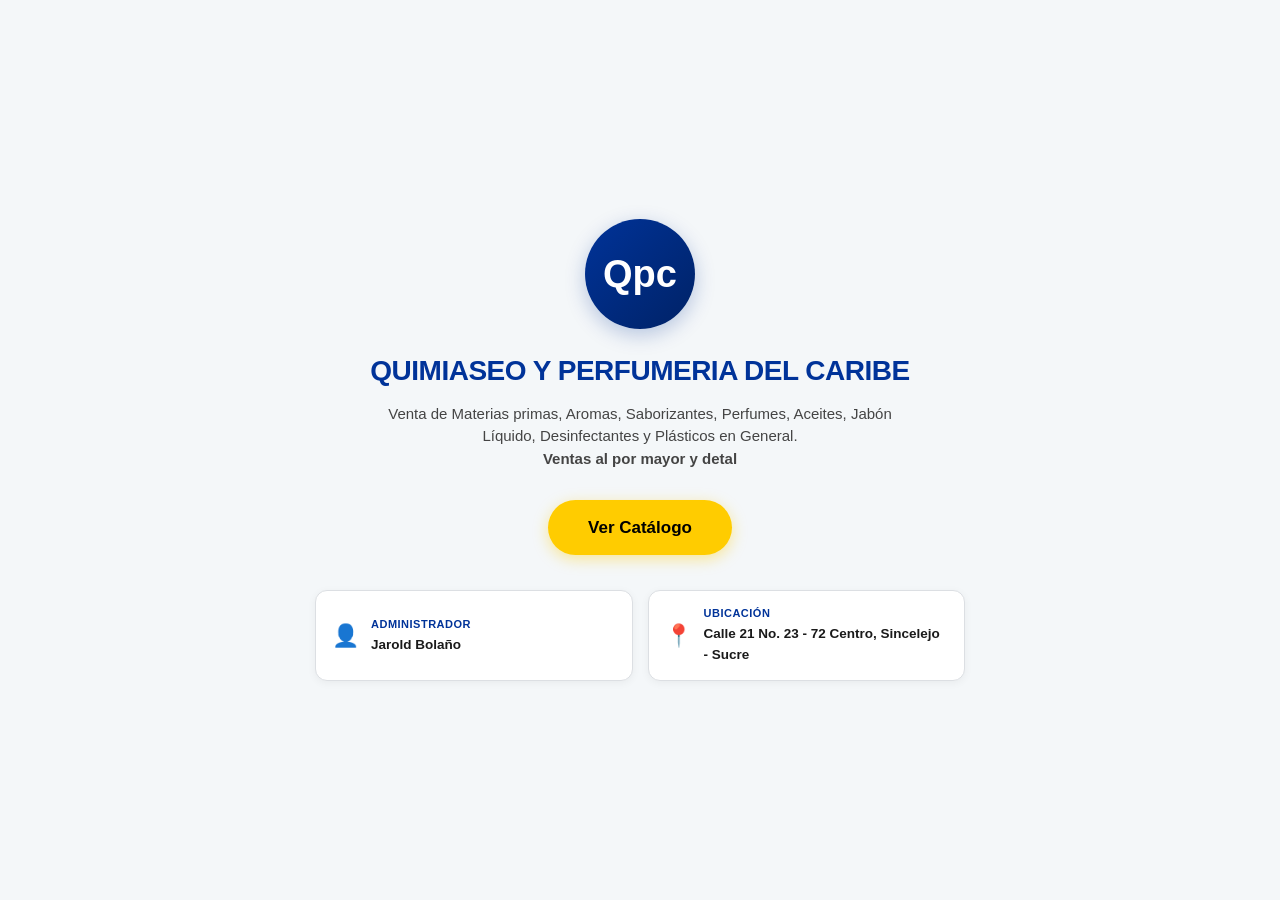
==== index.html @ eef6ae29 "actualizacion admin" ====
<!DOCTYPE html>
<html lang="es">
<head>
  <meta charset="UTF-8">
  <meta name="viewport" content="width=device-width, initial-scale=1.0">
  <title>QUIMIASEO Y PERFUMERIA DEL CARIBE</title>
  <link rel="stylesheet" href="style.css">
</head>
<body class="body-inicio">

  <main class="contenedor-inicio">
    <!-- Logo principal estilizado -->
    <div class="logo-circulo-inicio">
      <span>Qpc</span>
    </div>

    <!-- Título y subtítulo -->
    <h1 class="titulo-inicio">QUIMIASEO Y PERFUMERIA DEL CARIBE</h1>
    <p class="subtitulo-inicio">
      Venta de Materias primas, Aromas, Saborizantes, Perfumes, Aceites, Jabón Líquido, Desinfectantes y Plásticos en General.
      <br><strong>Ventas al por mayor y detal</strong>
    </p>

    <!-- Botón principal con resplandor -->
    <a href="catalogo.html" class="btn-inicio-glow">Ver Catálogo</a>

    <div class="info-inicio">
      <!-- Administrador -->
      <div class="info-card">
        <span class="info-icono">👤</span>
        <div class="info-texto">
          <span class="info-label">Administrador</span>
          <span class="info-valor">Jarold Bolaño</span>
        </div>
      </div>

      <!-- Ubicación Actualizada -->
      <div class="info-card">
        <span class="info-icono">📍</span>
        <div class="info-texto">
          <span class="info-label">Ubicación</span>
          <span class="info-valor">Calle 21 No. 23 - 72 Centro, Sincelejo - Sucre</span>
        </div>
      </div>
    </div>
  </main>

</body>
</html>
---- style.css ----
/* ==========================================================
   1. VARIABLES DE DISEÑO & RESET (PALETA CARIBE / AZUL Y BLANCO)
   ========================================================== */
:root {
  /* Fondos claros e higiénicos */
  --color-bg-dark: #f4f7f9;        /* Fondo general claro */
  --color-bg-card: #ffffff;        /* Tarjetas de producto en blanco */
  --color-bg-input: #eef2f5;       /* Campos de texto */
  
  /* Azul principal (Logo Quimiaseo del Caribe) */
  --color-primary: #003399;        /* Azul Caribe vibrante */
  --color-primary-hover: #002266;  /* Azul oscuro al pasar el cursor */
  --color-primary-light: #0055ff;  /* Azul claro para resaltados */
  
  /* Amarillo / Dorado (Acentos y resaltados) */
  --color-accent: #ffcc00;         
  --color-accent-hover: #e6b800;
  
  /* Textos y Bordes */
  --color-danger: #d32f2f;
  --color-danger-hover: #b71c1c;
  --color-text-main: #1a1a1a;      /* Texto oscuro muy legible */
  --color-text-muted: #444444;    /* Subtítulos en gris oscuro */
  --border-dark: #dcdfe3;          /* Bordes finos limpios */
  --border-input: #cccccc;
  
  /* Sombra en tonos azules */
  --glow-primary: 0 4px 15px rgba(0, 51, 153, 0.2);
}

* {
  margin: 0;
  padding: 0;
  box-sizing: border-box;
}

html, body {
  height: 100%;
}

body {
  font-family: 'Poppins', 'Segoe UI', Arial, sans-serif;
  color: var(--color-text-main);
  line-height: 1.6;
  background-color: var(--color-bg-dark);
  display: flex;
  flex-direction: column;
  min-height: 100vh;
}

/* ==========================================================
   2. PÁGINA DE INICIO / HERO (ORGANIZADA Y CENTRADA)
   ========================================================== */
.body-inicio {
  justify-content: center;
  align-items: center;
  min-height: 100vh;
  padding: 40px 15px;
}

.contenedor-inicio {
  text-align: center;
  max-width: 650px;
  width: 100%;
  margin: 0 auto;
  display: flex;
  flex-direction: column;
  align-items: center;
}

.inicio {
  min-height: 100vh;
  display: flex;
  align-items: center;
  justify-content: center;
  background-color: var(--color-bg-dark);
}

.logo-circulo, .logo-circulo-inicio {
  width: 110px;
  height: 110px;
  background: linear-gradient(135deg, var(--color-primary) 0%, var(--color-primary-hover) 100%);
  color: #ffffff;
  border-radius: 50%;
  display: flex;
  align-items: center;
  justify-content: center;
  margin: 0 auto 25px;
  font-size: 38px;
  font-weight: 900;
  box-shadow: 0 6px 20px rgba(0, 51, 153, 0.25);
  animation: pulsoLogo 3s infinite ease-in-out;
}

.titulo-inicio, .inicio h1 {
  color: var(--color-primary);
  font-size: 28px;
  font-weight: 800;
  margin-bottom: 15px;
  letter-spacing: -0.5px;
  line-height: 1.2;
}

.subtitulo-inicio, .inicio p {
  color: var(--color-text-muted);
  font-size: 15px;
  margin-bottom: 30px;
  max-width: 550px;
  line-height: 1.5;
}

.btn-hero, .btn-inicio-glow {
  display: inline-block;
  background-color: var(--color-accent);
  color: #000000;
  padding: 14px 40px;
  border-radius: 50px;
  text-decoration: none;
  font-weight: 700;
  font-size: 17px;
  box-shadow: 0 4px 15px rgba(255, 204, 0, 0.4);
  transition: all 0.3s ease;
  margin-bottom: 35px;
}

.btn-hero:hover, .btn-inicio-glow:hover {
  transform: translateY(-2px);
  box-shadow: 0 6px 20px rgba(255, 204, 0, 0.6);
  background-color: var(--color-accent-hover);
}

@keyframes pulsoLogo {
  0%, 100% { box-shadow: 0 0 15px rgba(0, 51, 153, 0.3); }
  50% { box-shadow: 0 0 25px rgba(0, 51, 153, 0.6); }
}

/* Grilla de Tarjetas de Información */
.info-inicio {
  display: grid;
  grid-template-columns: repeat(2, 1fr);
  gap: 15px;
  width: 100%;
}

.info-card {
  display: flex;
  align-items: center;
  gap: 12px;
  background-color: #ffffff;
  border: 1px solid var(--border-dark);
  border-radius: 12px;
  padding: 14px 16px;
  box-shadow: 0 2px 8px rgba(0,0,0,0.05);
  text-align: left;
  transition: border-color 0.2s ease, transform 0.2s ease;
}

.info-card:hover {
  border-color: var(--color-primary);
  transform: translateY(-2px);
}

/* La tarjeta de dirección ocupa las 2 columnas */
.info-card:nth-child(3) {
  grid-column: span 2;
}

.info-icono { 
  font-size: 22px; 
}

.info-texto {
  display: flex;
  flex-direction: column;
}

.info-label {
  font-size: 11px;
  text-transform: uppercase;
  letter-spacing: 0.5px;
  color: var(--color-primary);
  font-weight: 700;
}

.info-valor {
  font-size: 13.5px;
  color: var(--color-text-main);
  font-weight: 600;
}

/* ==========================================================
   3. HEADER & NAVEGACIÓN
   ========================================================== */
.header {
  background-color: var(--color-primary);
  border-bottom: 2px solid var(--color-primary-hover);
  padding: 12px 20px;
  position: sticky;
  top: 0;
  z-index: 100;
  backdrop-filter: blur(8px);
  display: flex;
  align-items: center;
}

.header .logo {
  display: flex;
  align-items: center;
  gap: 12px;
  text-decoration: none;
  color: #ffffff;
  font-size: 20px;
  font-weight: 700;
  transition: opacity 0.2s;
}

.logo-circulo-header {
  width: 36px;
  height: 36px;
  background: #ffffff;
  color: var(--color-primary);
  border-radius: 50%;
  display: flex;
  align-items: center;
  justify-content: center;
  font-size: 15px;
  font-weight: 900;
}

/* ==========================================================
   4. CATÁLOGO, SECCIONES Y FILTROS
   ========================================================== */
.catalogo { flex: 1; }

section {
  padding: 50px 40px;
  max-width: 1000px;
  margin: 0 auto;
}

section h2 {
  text-align: center;
  margin-bottom: 30px;
  color: var(--color-primary);
  font-size: 28px;
}

.filtros {
  display: flex;
  flex-wrap: wrap;
  gap: 10px;
  justify-content: center;
  margin-bottom: 30px;
}

.btn-filtro {
  background-color: #ffffff;
  color: var(--color-text-main);
  border: 1px solid var(--border-dark);
  padding: 8px 16px;
  border-radius: 20px;
  cursor: pointer;
  font-size: 14px;
  font-weight: 500;
  transition: all 0.3s ease;
}

.btn-filtro:hover { background-color: #e6f0ff; }

.btn-filtro.activo {
  background-color: var(--color-primary);
  color: #ffffff;
  border-color: var(--color-primary);
  box-shadow: 0 2px 8px rgba(0, 51, 153, 0.3);
}

/* ==========================================================
   5. TARJETAS DE PRODUCTO & ELEMENTOS
   ========================================================== */
.productos {
  display: flex;
  flex-wrap: wrap;
  gap: 20px;
  justify-content: center;
}

.producto {
  background-color: var(--color-bg-card);
  border-radius: 10px;
  padding: 20px;
  width: 260px;
  text-align: center;
  border: 1px solid var(--border-dark);
  box-shadow: 0 4px 12px rgba(0,0,0,0.05);
  animation: fadeInUp 0.5s ease forwards;
  opacity: 0;
  display: flex;
  flex-direction: column;
}

.producto p {
  color: var(--color-text-muted);
}

.producto-precio {
  color: var(--color-primary);
  font-weight: bold;
  font-size: 1.2rem;
}

.producto .control-cantidad {
  margin-top: auto;
}

.producto:nth-child(1) { animation-delay: 0.05s; }
.producto:nth-child(2) { animation-delay: 0.1s; }
.producto:nth-child(3) { animation-delay: 0.15s; }
.producto:nth-child(4) { animation-delay: 0.2s; }
.producto:nth-child(5) { animation-delay: 0.25s; }
.producto:nth-child(6) { animation-delay: 0.3s; }
.producto:nth-child(7) { animation-delay: 0.35s; }
.producto:nth-child(8) { animation-delay: 0.4s; }

.producto.oculto { display: none; }

.producto-img {
  width: 100%;
  height: 140px;
  object-fit: cover;
  border-radius: 8px;
  margin-bottom: 12px;
  background-color: #f0f0f0;
  transition: border-color 0.2s;
}

.producto-img:hover {
  border: 2px solid var(--color-primary);
}

.producto h3 { color: var(--color-primary); margin-bottom: 10px; }
.precio { font-weight: bold; font-size: 18px; color: var(--color-primary); }

.producto select.presentacion,
.producto select.talla {
  width: 100%;
  padding: 10px 38px 10px 12px;
  font-size: 0.95rem;
  font-weight: 500;
  color: var(--color-text-main);
  background-color: var(--color-bg-input);
  border: 1px solid var(--border-input);
  border-radius: 8px;
  cursor: pointer;
  margin: 10px 0;
  appearance: none;
  background-image: url("data:image/svg+xml;utf8,<svg xmlns='http://www.w3.org/2000/svg' width='16' height='16' viewBox='0 0 24 24' fill='none' stroke='%23003399' stroke-width='2' stroke-linecap='round' stroke-linejoin='round'><path d='m6 9 6 6 6-6'/></svg>");
  background-repeat: no-repeat;
  background-position: right 12px center;
  transition: all 0.2s ease-in-out;
}

.producto select.presentacion:hover,
.producto select.talla:hover,
.producto select.presentacion:focus,
.producto select.talla:focus {
  border-color: var(--color-primary);
}

.control-cantidad {
  display: flex;
  gap: 8px;
  margin-top: 12px;
  justify-content: center;
}

.control-cantidad .cantidad {
  width: 50px;
  padding: 6px;
  border: 1px solid var(--border-input);
  border-radius: 6px;
  text-align: center;
  background-color: var(--color-bg-input);
  color: var(--color-text-main);
}

.btn-agregar-carrito, #btn-enviar-pedido {
  background-color: var(--color-primary);
  color: #ffffff;
  border: none;
  padding: 8px 12px;
  border-radius: 6px;
  cursor: pointer;
  font-weight: bold;
  transition: background-color 0.2s;
}

.btn-agregar-carrito:hover, #btn-enviar-pedido:hover {
  background-color: var(--color-primary-hover);
}

.btn-agregar-carrito:disabled {
  background-color: #b0bec5;
  color: #eceff1;
  cursor: not-allowed;
}

.producto select.presentacion option:disabled {
  color: #c62828;
}

.texto-agotado {
  color: #c62828;
  font-weight: bold;
  font-size: 0.95rem;
}

/* ==========================================================
   6. CARRITO & MODAL
   ========================================================== */
.btn-carrito-flotante {
  position: fixed;
  top: 20px;
  right: 20px;
  background-color: var(--color-accent);
  color: #000000;
  border: none;
  border-radius: 50px;
  padding: 12px 20px;
  font-size: 18px;
  font-weight: bold;
  cursor: pointer;
  z-index: 999;
  display: flex;
  align-items: center;
  gap: 8px;
  box-shadow: 0 4px 15px rgba(0,0,0,0.15);
}

#contador-carrito {
  background-color: var(--color-primary);
  color: #ffffff;
  border-radius: 50%;
  padding: 2px 8px;
  font-size: 14px;
}

.modal-carrito {
  position: fixed;
  inset: 0;
  background-color: rgba(0, 0, 0, 0.6);
  backdrop-filter: blur(4px);
  display: flex;
  justify-content: center;
  align-items: flex-end;
  z-index: 1000;
}

.modal-carrito.oculto-modal, .modal-zoom.oculto-modal { display: none; }

.modal-contenido, .carrito-container {
  background-color: var(--color-bg-card);
  width: 100%;
  max-width: 500px;
  border-radius: 16px 16px 0 0;
  padding: 20px;
  border-top: 4px solid var(--color-primary);
  max-height: 85vh;
  overflow-y: auto;
  color: var(--color-text-main);
  animation: fadeInUp 0.3s ease;
}

/* Header del modal */
.modal-header {
  display: flex;
  justify-content: space-between;
  align-items: center;
  border-bottom: 1px solid var(--border-dark);
  padding-bottom: 10px;
  margin-bottom: 15px;
}

.modal-header h2 {
  margin: 0;
  font-size: 20px;
  color: var(--color-primary);
}

.btn-cerrar {
  background: none;
  border: none;
  color: #888;
  font-size: 22px;
  cursor: pointer;
}

.btn-cerrar:hover { color: #000; }

/* Lista de ítems */
.item-carrito {
  display: grid;
  grid-template-columns: 70px 1fr 90px 30px;
  align-items: center;
  gap: 8px;
  padding: 10px 0;
  border-bottom: 1px solid var(--border-dark);
}

.item-cantidad-control {
  display: flex;
  align-items: center;
  gap: 6px;
}

.btn-sumar,
.btn-restar {
  background-color: var(--color-bg-input);
  border: 1px solid var(--border-input);
  color: var(--color-primary);
  width: 22px;
  height: 22px;
  border-radius: 4px;
  cursor: pointer;
  font-size: 14px;
  font-weight: bold;
  display: flex;
  align-items: center;
  justify-content: center;
  padding: 0;
  line-height: 1;
  transition: background-color 0.2s, color 0.2s, border-color 0.2s;
}

.btn-sumar:hover,
.btn-restar:hover {
  background-color: var(--color-primary);
  color: #ffffff;
  border-color: var(--color-primary);
}

.item-cantidad { font-weight: bold; color: var(--color-primary); }

/* CLASE MODIFICADA: Permite que el texto baje a la siguiente línea */
.item-nombre { 
  color: var(--color-text-main); 
  font-weight: 500; 
  white-space: normal; 
  word-wrap: break-word; 
  overflow: visible;
  line-height: 1.3;
}

.item-subtotal { font-weight: bold; color: var(--color-primary); text-align: right; }

.btn-eliminar {
  background-color: var(--color-danger);
  color: white;
  border: none;
  border-radius: 4px;
  width: 24px;
  height: 24px;
  cursor: pointer;
  display: flex;
  align-items: center;
  justify-content: center;
}

.btn-eliminar:hover { background-color: var(--color-danger-hover); }

/* Sección Domicilio */
.opcion-domicilio {
  margin: 15px 0;
  padding: 10px 0;
  border-top: 1px solid var(--border-dark);
  text-align: left;
}

.domicilio-header {
  display: flex;
  justify-content: space-between;
  align-items: center;
  width: 100%;
  margin-bottom: 10px;
}

.titulo-domicilio {
  color: var(--color-primary);
  font-weight: bold;
  margin: 0;
  font-size: 0.95em;
}

.btn-vaciar {
  background-color: transparent;
  color: var(--color-danger);
  border: 1px solid var(--color-danger);
  padding: 4px 10px;
  border-radius: 6px;
  font-size: 12px;
  font-weight: 600;
  cursor: pointer;
  white-space: nowrap;
}

.btn-vaciar:hover {
  background-color: var(--color-danger);
  color: #ffffff;
}

.radio-group {
  display: flex;
  flex-direction: row;
  flex-wrap: wrap;
  gap: 15px;
}

.radio-group label {
  color: var(--color-text-main);
  font-size: 0.9em;
  cursor: pointer;
  display: flex;
  align-items: center;
  gap: 6px;
}

.radio-group input[type="radio"] {
  accent-color: var(--color-primary);
  cursor: pointer;
}

.input-direccion {
  width: 100%;
  margin-top: 10px;
  padding: 10px 12px;
  border: 1px solid var(--border-input);
  border-radius: 8px;
  background-color: var(--color-bg-input);
  color: var(--color-text-main);
  font-size: 14px;
}

.input-direccion:focus {
  outline: none;
  border-color: var(--color-primary);
  box-shadow: 0 0 0 3px rgba(0, 51, 153, 0.2);
}

.input-direccion.oculto { display: none; }

/* Total y Enviar */
#total-carrito {
  font-weight: bold;
  font-size: 18px;
  margin: 15px 0;
  color: var(--color-primary);
}

#btn-enviar-pedido {
  width: 100%;
  padding: 12px 20px;
  font-size: 15px;
}

/* Modal Zoom */
.modal-zoom {
  position: fixed;
  inset: 0;
  background-color: rgba(0, 0, 0, 0.85);
  display: flex;
  justify-content: center;
  align-items: center;
  z-index: 2000;
  cursor: zoom-out;
}

.modal-zoom img { max-width: 90%; max-height: 90%; object-fit: contain; }

/* ==========================================================
   7. FOOTER
   ========================================================== */
.footer {
  background-color: #002266;
  color: #ffffff;
  padding: 40px 20px 20px;
}

.footer-contenido {
  display: flex;
  flex-wrap: wrap;
  justify-content: center;
  gap: 40px;
  max-width: 800px;
  margin: 0 auto 30px;
  text-align: left;
}

.footer-columna { min-width: 220px; }

.footer-logo {
  display: flex;
  align-items: center;
  gap: 20px;
  margin-bottom: 10px;
  color: #ffffff;
  font-weight: 700;
  font-size: 16px;
}

.footer-texto {
  color: #d0e0ff;
  font-size: 13px;
  line-height: 1.5;
}

.footer-columna h4 {
  color: var(--color-accent);
  font-size: 20px;
  margin-bottom: 10px;
}

.footer-columna p {
  color: #ffffff;
  font-size: 14px;
  margin-bottom: 6px;
}

.footer-derechos {
  text-align: center;
  border-top: 1px solid rgba(255, 255, 255, 0.15);
  padding-top: 15px;
}

.footer-derechos p {
  color: #b0cdff;
  font-size: 12px;
}



/* ==========================================================
   8. ANIMACIONES
   ========================================================== */
@keyframes fadeInUp {
  from {
    opacity: 0;
    transform: translateY(15px);
  }
  to {
    opacity: 1;
    transform: translateY(0);
  }
}

/* ==========================================================
   9. MEDIA QUERIES (RESPONSIVE)
   ========================================================== */
@media (min-width: 600px) {
  .modal-carrito { align-items: center; }
  .modal-contenido { border-radius: 12px; border: 1px solid var(--border-dark); }
}

@media (max-width: 768px) {
  section { padding: 40px 20px; }
  .inicio h1 { font-size: 26px; }
  .producto { width: 100%; max-width: 320px; }
  .header { padding: 15px 20px; text-align: center; }
}

@media (max-width: 580px) {
  .info-inicio {
    grid-template-columns: 1fr;
  }

  .info-card:nth-child(3) {
    grid-column: span 1;
  }
}

@media (max-width: 480px) {
  .logo-circulo { width: 70px; height: 70px; font-size: 22px; }
  .control-cantidad { flex-direction: column; width: 100%; }
  .control-cantidad .cantidad { width: 100%; }
  .btn-agregar-carrito { width: 100%; min-height: 44px; }
  
  /* El gap se reduce un poco para ajustar mejor la grilla original de .item-carrito */
  .item-carrito { gap: 4px; } 

  .footer-contenido {
    flex-direction: column;
    align-items: center;
    text-align: center;
    gap: 25px;
  }

  .footer-logo { justify-content: flex-end; }
}

/* Contenedor principal de la barra superior */
.header {
  display: flex;
  justify-content: space-between; /* Empuja el logo a la izquierda y el botón a la derecha */
  align-items: center;
  padding: 12px 24px;
  background-color: #0033a0; /* Tu azul actual */
}

/* Ajuste del logo y texto principal */
.logo {
  display: flex;
  align-items: center;
  gap: 12px;
  text-decoration: none;
  color: #ffffff;
  font-weight: 700;
}

/* Estilo del botón de Panel Admin */
.btn-admin {
  color: #ffffff; /* Blanco para alto contraste */
  background-color: rgba(255, 255, 255, 0.15); /* Fondo traslúcido elegante */
  padding: 8px 16px;
  border-radius: 20px;
  font-size: 14px;
  font-weight: 600;
  text-decoration: none;
  white-space: nowrap; /* Impide que el texto se empalme */
  transition: background-color 0.2s ease, transform 0.2s ease;
}

.btn-admin:hover {
  background-color: rgba(255, 255, 255, 0.3);
  transform: translateY(-1px);
} 

.btn-admin {
  margin-right: 95px; /* Empuja el botón hacia la izquierda del carrito */
  color: #ffffff;
  background-color: rgba(255, 255, 255, 0.2);
  padding: 8px 14px;
  border-radius: 20px;
  font-size: 13px;
  font-weight: 600;
  text-decoration: none;
  white-space: nowrap;
}

.header {
  display: flex;
  justify-content: space-between;
  align-items: center;
  padding: 12px 20px;
}

/* Aplica el margen al enlace del Panel Admin */
.header .btn-secundario,
.header .btn-admin {
  margin-right: 100px; /* Crea el espacio suficiente a la izquierda del carrito */
  color: #ffffff;
  background-color: rgba(255, 255, 255, 0.2);
  padding: 8px 14px;
  border-radius: 20px;
  font-size: 13px;
  font-weight: 600;
  text-decoration: none;
  white-space: nowrap;
}

/* Ajustes para pantallas de teléfonos móviles */
@media (max-width: 768px) {
  .header {
    flex-direction: column;
    gap: 10px;
    padding: 12px 15px;
    align-items: center;
  }

  .logo {
    justify-content: center;
    text-align: center;
  }

  .logo span {
    font-size: 13px;
    line-height: 1.2;
    max-width: 220px;
  }

  .btn-admin {
    font-size: 12px;
    padding: 6px 12px;
    margin-right: 0 !important; /* Quita márgenes manuales previos */
  }

  /* Pasa el carrito a la esquina inferior derecha para liberar el menú superior */
  .btn-carrito-flotante {
    top: auto !important;
    bottom: 20px !important;
    right: 15px !important;
    padding: 10px 16px;
    font-size: 14px;
    box-shadow: 0 4px 12px rgba(0, 0, 0, 0.25);
  }
}

/* Sombra con profundidad y elevación al pasar el mouse */
.producto {
  transition: transform 0.25s ease, box-shadow 0.25s ease;
  box-shadow: 0 2px 8px rgba(0,0,0,0.08);
}

.producto:hover {
  transform: translateY(-6px);
  box-shadow: 0 12px 24px rgba(0,0,0,0.15);
}

/* Contenedor de la imagen con badge de categoría */
.producto-imagen-wrap {
  position: relative;
  overflow: hidden;
  border-radius: 8px;
  margin-bottom: 12px;
}

.producto-imagen-wrap .producto-img {
  margin-bottom: 0;
  transition: transform 0.3s ease;
}

.producto:hover .producto-imagen-wrap .producto-img {
  transform: scale(1.06);
}

/* Badge de categoría */
.badge-categoria {
  position: absolute;
  top: 8px;
  left: 8px;
  padding: 4px 10px;
  border-radius: 20px;
  font-size: 0.72rem;
  font-weight: 700;
  text-transform: capitalize;
  z-index: 2;
  box-shadow: 0 2px 6px rgba(0,0,0,0.2);
}

.badge-polvos { background: #fff3e0; color: #e65100; }
.badge-liquidos { background: #e3f2fd; color: #1565c0; }
.badge-perfumeria { background: #f3e5f5; color: #7b1fa2; }
.badge-aromas { background: #fff9c4; color: #f57f17; }
.badge-envases { background: #e8f5e9; color: #2e7d32; }

/* Precio más grande y destacado */
.precio {
  display: inline-block;
  font-size: 22px;
  font-weight: 800;
  padding: 4px 0;
}

.producto select.presentacion {
  font-weight: 600;
}
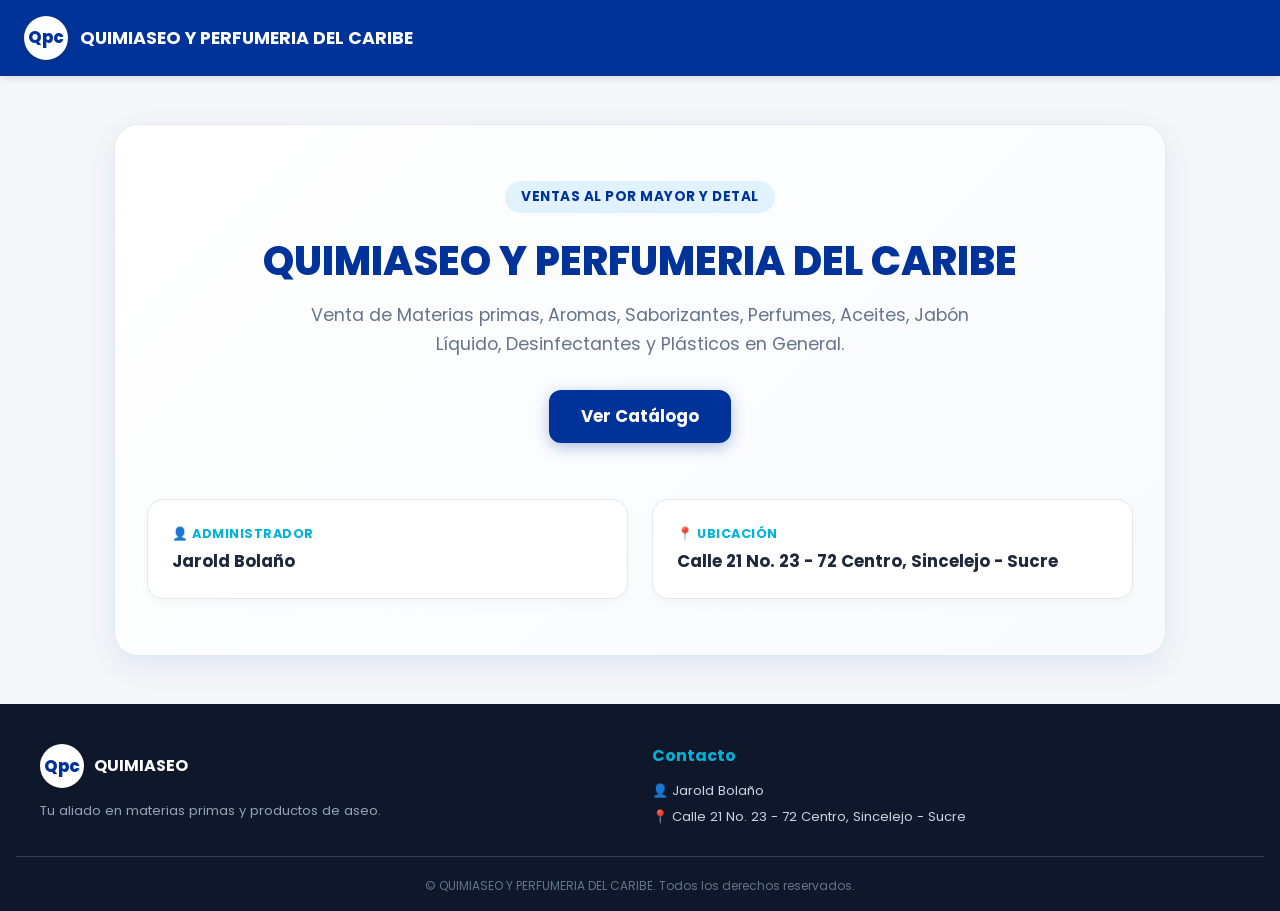
==== commit 3432fa3f: "actualización css" ====
--- a/index.html
+++ b/index.html
@@ -4,46 +4,73 @@
   <meta charset="UTF-8">
   <meta name="viewport" content="width=device-width, initial-scale=1.0">
   <title>QUIMIASEO Y PERFUMERIA DEL CARIBE</title>
+  
+  <!-- Tipografía Google Fonts -->
+  <link rel="preconnect" href="https://fonts.googleapis.com">
+  <link rel="preconnect" href="https://fonts.gstatic.com" crossorigin>
+  <link href="https://fonts.googleapis.com/css2?family=Poppins:wght@400;600;700;800&display=swap" rel="stylesheet">
+  
+  <!-- Archivo de Estilos CSS -->
   <link rel="stylesheet" href="style.css">
 </head>
 <body class="body-inicio">
 
-  <main class="contenedor-inicio">
-    <!-- Logo principal estilizado -->
-    <div class="logo-circulo-inicio">
-      <span>Qpc</span>
-    </div>
+  <!-- Encabezado con Logo Qpc -->
+  <header class="header">
+    <a href="index.html" class="logo">
+      <div class="logo-circulo-header">Qpc</div>
+      <span>QUIMIASEO Y PERFUMERIA DEL CARIBE</span>
+    </a>
+  </header>
 
-    <!-- Título y subtítulo -->
-    <h1 class="titulo-inicio">QUIMIASEO Y PERFUMERIA DEL CARIBE</h1>
-    <p class="subtitulo-inicio">
-      Venta de Materias primas, Aromas, Saborizantes, Perfumes, Aceites, Jabón Líquido, Desinfectantes y Plásticos en General.
-      <br><strong>Ventas al por mayor y detal</strong>
-    </p>
+  <!-- Seccion Principal -->
+  <main class="hero-inicio">
+    <div class="hero-card">
+      <span class="badge-tag">Ventas al por mayor y detal</span>
+      
+      <h1>QUIMIASEO Y PERFUMERIA DEL CARIBE</h1>
+      
+      <p class="hero-descripcion">
+        Venta de Materias primas, Aromas, Saborizantes, Perfumes, Aceites, Jabón Líquido, Desinfectantes y Plásticos en General.
+      </p>
 
-    <!-- Botón principal con resplandor -->
-    <a href="catalogo.html" class="btn-inicio-glow">Ver Catálogo</a>
+      <a href="catalogo.html" class="btn-catalogo">Ver Catálogo</a>
 
-    <div class="info-inicio">
-      <!-- Administrador -->
-      <div class="info-card">
-        <span class="info-icono">👤</span>
-        <div class="info-texto">
-          <span class="info-label">Administrador</span>
-          <span class="info-valor">Jarold Bolaño</span>
+      <!-- Tarjetas Informativas -->
+      <div class="grid-info-inicio">
+        <div class="card-info">
+          <span class="card-info-titulo">👤 Administrador</span>
+          <span class="card-info-valor">Jarold Bolaño</span>
         </div>
-      </div>
-
-      <!-- Ubicación Actualizada -->
-      <div class="info-card">
-        <span class="info-icono">📍</span>
-        <div class="info-texto">
-          <span class="info-label">Ubicación</span>
-          <span class="info-valor">Calle 21 No. 23 - 72 Centro, Sincelejo - Sucre</span>
+        
+        <div class="card-info">
+          <span class="card-info-titulo">📍 Ubicación</span>
+          <span class="card-info-valor">Calle 21 No. 23 - 72 Centro, Sincelejo - Sucre</span>
         </div>
       </div>
     </div>
   </main>
 
+  <!-- Pie de Página -->
+  <footer class="footer">
+    <div class="footer-contenido">
+      <div>
+        <div class="footer-logo">
+          <div class="logo-circulo-header">Qpc</div>
+          <span>QUIMIASEO</span>
+        </div>
+        <p class="footer-texto">Tu aliado en materias primas y productos de aseo.</p>
+      </div>
+      <div class="footer-columna">
+        <h4>Contacto</h4>
+        <p>👤 Jarold Bolaño</p>
+        <p>📍 Calle 21 No. 23 - 72 Centro, Sincelejo - Sucre</p>
+      </div>
+    </div>
+    <div class="footer-derechos">
+      <p>&copy; QUIMIASEO Y PERFUMERIA DEL CARIBE. Todos los derechos reservados.</p>
+    </div>
+  </footer>
+
 </body>
 </html>
--- a/style.css
+++ b/style.css
@@ -1,963 +1,928 @@
 /* ==========================================================
-   1. VARIABLES DE DISEÑO & RESET (PALETA CARIBE / AZUL Y BLANCO)
+   VARIABLES Y ESTILOS BASE
    ========================================================== */
 :root {
-  /* Fondos claros e higiénicos */
-  --color-bg-dark: #f4f7f9;        /* Fondo general claro */
-  --color-bg-card: #ffffff;        /* Tarjetas de producto en blanco */
-  --color-bg-input: #eef2f5;       /* Campos de texto */
-  
-  /* Azul principal (Logo Quimiaseo del Caribe) */
-  --color-primary: #003399;        /* Azul Caribe vibrante */
-  --color-primary-hover: #002266;  /* Azul oscuro al pasar el cursor */
-  --color-primary-light: #0055ff;  /* Azul claro para resaltados */
-  
-  /* Amarillo / Dorado (Acentos y resaltados) */
-  --color-accent: #ffcc00;         
-  --color-accent-hover: #e6b800;
-  
-  /* Textos y Bordes */
-  --color-danger: #d32f2f;
-  --color-danger-hover: #b71c1c;
-  --color-text-main: #1a1a1a;      /* Texto oscuro muy legible */
-  --color-text-muted: #444444;    /* Subtítulos en gris oscuro */
-  --border-dark: #dcdfe3;          /* Bordes finos limpios */
-  --border-input: #cccccc;
-  
-  /* Sombra en tonos azules */
-  --glow-primary: 0 4px 15px rgba(0, 51, 153, 0.2);
-}
-
-* {
+  --color-primary: #003399;
+  --color-primary-hover: #002266;
+  --color-secondary: #00b4d8;
+  --color-bg: #f4f6f9;
+  --color-card-bg: #ffffff;
+  --color-text-main: #1e293b;
+  --color-text-muted: #64748b;
+  --color-border: #e2e8f0;
+  --color-success: #25d366;
+  --color-danger: #ef4444;
+  --font-main: 'Poppins', sans-serif;
+}
+
+*, *::before, *::after {
+  box-sizing: border-box;
   margin: 0;
   padding: 0;
-  box-sizing: border-box;
 }
 
 html, body {
-  height: 100%;
-}
-
-body {
-  font-family: 'Poppins', 'Segoe UI', Arial, sans-serif;
+  width: 100%;
+  overflow-x: hidden;
+  font-family: var(--font-main);
+  background-color: var(--color-bg);
   color: var(--color-text-main);
-  line-height: 1.6;
-  background-color: var(--color-bg-dark);
-  display: flex;
-  flex-direction: column;
-  min-height: 100vh;
+  line-height: 1.5;
 }
 
 /* ==========================================================
-   2. PÁGINA DE INICIO / HERO (ORGANIZADA Y CENTRADA)
-   ========================================================== */
-.body-inicio {
-  justify-content: center;
-  align-items: center;
-  min-height: 100vh;
-  padding: 40px 15px;
-}
-
-.contenedor-inicio {
-  text-align: center;
-  max-width: 650px;
-  width: 100%;
-  margin: 0 auto;
-  display: flex;
-  flex-direction: column;
-  align-items: center;
-}
-
-.inicio {
-  min-height: 100vh;
-  display: flex;
-  align-items: center;
-  justify-content: center;
-  background-color: var(--color-bg-dark);
-}
-
-.logo-circulo, .logo-circulo-inicio {
-  width: 110px;
-  height: 110px;
-  background: linear-gradient(135deg, var(--color-primary) 0%, var(--color-primary-hover) 100%);
-  color: #ffffff;
-  border-radius: 50%;
-  display: flex;
-  align-items: center;
-  justify-content: center;
-  margin: 0 auto 25px;
-  font-size: 38px;
-  font-weight: 900;
-  box-shadow: 0 6px 20px rgba(0, 51, 153, 0.25);
-  animation: pulsoLogo 3s infinite ease-in-out;
-}
-
-.titulo-inicio, .inicio h1 {
-  color: var(--color-primary);
-  font-size: 28px;
-  font-weight: 800;
-  margin-bottom: 15px;
-  letter-spacing: -0.5px;
-  line-height: 1.2;
-}
-
-.subtitulo-inicio, .inicio p {
-  color: var(--color-text-muted);
-  font-size: 15px;
-  margin-bottom: 30px;
-  max-width: 550px;
-  line-height: 1.5;
-}
-
-.btn-hero, .btn-inicio-glow {
-  display: inline-block;
-  background-color: var(--color-accent);
-  color: #000000;
-  padding: 14px 40px;
-  border-radius: 50px;
-  text-decoration: none;
-  font-weight: 700;
-  font-size: 17px;
-  box-shadow: 0 4px 15px rgba(255, 204, 0, 0.4);
-  transition: all 0.3s ease;
-  margin-bottom: 35px;
-}
-
-.btn-hero:hover, .btn-inicio-glow:hover {
-  transform: translateY(-2px);
-  box-shadow: 0 6px 20px rgba(255, 204, 0, 0.6);
-  background-color: var(--color-accent-hover);
-}
-
-@keyframes pulsoLogo {
-  0%, 100% { box-shadow: 0 0 15px rgba(0, 51, 153, 0.3); }
-  50% { box-shadow: 0 0 25px rgba(0, 51, 153, 0.6); }
-}
-
-/* Grilla de Tarjetas de Información */
-.info-inicio {
-  display: grid;
-  grid-template-columns: repeat(2, 1fr);
-  gap: 15px;
-  width: 100%;
-}
-
-.info-card {
-  display: flex;
-  align-items: center;
-  gap: 12px;
-  background-color: #ffffff;
-  border: 1px solid var(--border-dark);
-  border-radius: 12px;
-  padding: 14px 16px;
-  box-shadow: 0 2px 8px rgba(0,0,0,0.05);
-  text-align: left;
-  transition: border-color 0.2s ease, transform 0.2s ease;
-}
-
-.info-card:hover {
-  border-color: var(--color-primary);
-  transform: translateY(-2px);
-}
-
-/* La tarjeta de dirección ocupa las 2 columnas */
-.info-card:nth-child(3) {
-  grid-column: span 2;
-}
-
-.info-icono { 
-  font-size: 22px; 
-}
-
-.info-texto {
-  display: flex;
-  flex-direction: column;
-}
-
-.info-label {
-  font-size: 11px;
-  text-transform: uppercase;
-  letter-spacing: 0.5px;
-  color: var(--color-primary);
-  font-weight: 700;
-}
-
-.info-valor {
-  font-size: 13.5px;
-  color: var(--color-text-main);
-  font-weight: 600;
-}
-
-/* ==========================================================
-   3. HEADER & NAVEGACIÓN
+   ENCABEZADO GLOBAL
    ========================================================== */
 .header {
   background-color: var(--color-primary);
-  border-bottom: 2px solid var(--color-primary-hover);
-  padding: 12px 20px;
+  padding: 1rem 1.5rem;
+  box-shadow: 0 4px 6px -1px rgba(0, 0, 0, 0.1);
   position: sticky;
   top: 0;
   z-index: 100;
-  backdrop-filter: blur(8px);
-  display: flex;
-  align-items: center;
-}
-
-.header .logo {
+  width: 100%;
+}
+
+.logo {
   display: flex;
   align-items: center;
   gap: 12px;
   text-decoration: none;
   color: #ffffff;
-  font-size: 20px;
-  font-weight: 700;
-  transition: opacity 0.2s;
+  font-weight: 700;
+  font-size: 1.1rem;
 }
 
 .logo-circulo-header {
-  width: 36px;
-  height: 36px;
-  background: #ffffff;
+  width: 44px;
+  height: 44px;
+  background-color: #ffffff;
+  color: var(--color-primary); /* Azul principal #003399 */
+  border-radius: 50%;
+  display: flex;
+  align-items: center;
+  justify-content: center;
+  font-family: var(--font-main);
+  font-weight: 800; /* Extra negrita */
+  font-size: 1.05rem;
+  letter-spacing: -0.5px; /* Ajuste entre letras similar a la imagen */
+  box-shadow: 0 2px 6px rgba(0, 0, 0, 0.15);
+  flex-shrink: 0;
+}
+
+/* Logo Central Destacado de Inicio */
+.logo-hero {
+  width: 90px;
+  height: 90px;
+  background-color: #ffffff;
   color: var(--color-primary);
   border-radius: 50%;
   display: flex;
   align-items: center;
   justify-content: center;
-  font-size: 15px;
-  font-weight: 900;
+  font-weight: 800;
+  font-size: 2.2rem;
+  letter-spacing: -1px;
+  box-shadow: 0 6px 20px rgba(0, 51, 153, 0.15);
+  margin-bottom: 1.5rem;
+  border: 3px solid var(--color-primary);
+}
+
+.logo-hero-img {
+  width: 100px;
+  height: 100px;
+  object-fit: contain;
+  margin-bottom: 1.5rem;
 }
 
 /* ==========================================================
-   4. CATÁLOGO, SECCIONES Y FILTROS
+   PÁGINA DE INICIO (INDEX / HERO SECTION)
    ========================================================== */
-.catalogo { flex: 1; }
-
-section {
-  padding: 50px 40px;
-  max-width: 1000px;
-  margin: 0 auto;
-}
-
-section h2 {
+.body-inicio {
+  display: flex;
+  flex-direction: column;
+  min-height: 100vh;
+}
+
+.hero-inicio {
+  max-width: 1100px;
+  margin: 3rem auto;
+  padding: 0 1.5rem;
   text-align: center;
-  margin-bottom: 30px;
+  width: 100%;
+}
+
+.hero-card {
+  background: linear-gradient(135deg, #ffffff 0%, #f8fafc 100%);
+  border: 1px solid var(--color-border);
+  border-radius: 24px;
+  padding: 3.5rem 2rem;
+  box-shadow: 0 10px 30px rgba(0, 51, 153, 0.08);
+  display: flex;
+  flex-direction: column;
+  align-items: center;
+}
+
+.badge-tag {
+  display: inline-block;
+  background-color: #e0f2fe;
   color: var(--color-primary);
-  font-size: 28px;
+  font-size: 0.85rem;
+  font-weight: 700;
+  padding: 6px 16px;
+  border-radius: 20px;
+  margin-bottom: 1.5rem;
+  text-transform: uppercase;
+  letter-spacing: 0.5px;
+}
+
+.hero-inicio h1 {
+  font-size: 2.5rem;
+  font-weight: 800;
+  color: var(--color-primary);
+  line-height: 1.2;
+  margin-bottom: 1rem;
+  max-width: 800px;
+}
+
+.hero-descripcion {
+  font-size: 1.1rem;
+  color: var(--color-text-muted);
+  max-width: 700px;
+  margin-bottom: 2rem;
+  line-height: 1.6;
+}
+
+/* Botón principal */
+.btn-catalogo, 
+a.btn-catalogo {
+  display: inline-flex;
+  align-items: center;
+  justify-content: center;
+  gap: 8px;
+  background-color: var(--color-primary);
+  color: #ffffff !important;
+  text-decoration: none;
+  font-size: 1.05rem;
+  font-weight: 700;
+  padding: 14px 32px;
+  border-radius: 12px;
+  box-shadow: 0 4px 15px rgba(0, 51, 153, 0.3);
+  transition: all 0.25 ease;
+  margin-bottom: 2.5rem;
+}
+
+.btn-catalogo:hover {
+  background-color: var(--color-primary-hover);
+  transform: translateY(-2px);
+  box-shadow: 0 6px 20px rgba(0, 51, 153, 0.4);
+}
+
+/* Tarjetas Informativas de Inicio */
+.grid-info-inicio {
+  display: grid;
+  grid-template-columns: repeat(auto-fit, minmax(280px, 1fr));
+  gap: 1.5rem;
+  width: 100%;
+  margin-top: 1rem;
+}
+
+.card-info {
+  background-color: #ffffff;
+  border: 1px solid var(--color-border);
+  border-radius: 16px;
+  padding: 1.5rem;
+  text-align: left;
+  box-shadow: 0 4px 12px rgba(0, 0, 0, 0.03);
+  display: flex;
+  flex-direction: column;
+  gap: 6px;
+}
+
+.card-info-titulo {
+  font-size: 0.8rem;
+  font-weight: 700;
+  color: var(--color-secondary);
+  text-transform: uppercase;
+  letter-spacing: 0.5px;
+}
+
+.card-info-valor {
+  font-size: 1.05rem;
+  font-weight: 700;
+  color: var(--color-text-main);
+}
+
+/* ==========================================================
+   CATÁLOGO Y FILTROS (MÓVIL SLIDER)
+   ========================================================== */
+.catalogo {
+  max-width: 1200px;
+  margin: 1.5rem auto;
+  padding: 0 1rem;
+  width: 100%;
+}
+
+.catalogo h2 {
+  text-align: center;
+  font-size: 1.8rem;
+  color: var(--color-primary);
+  margin-bottom: 1.25rem;
 }
 
 .filtros {
   display: flex;
-  flex-wrap: wrap;
-  gap: 10px;
-  justify-content: center;
-  margin-bottom: 30px;
+  flex-wrap: nowrap;
+  overflow-x: auto;
+  justify-content: flex-start;
+  gap: 8px;
+  margin-bottom: 1.5rem;
+  padding-bottom: 6px;
+  -webkit-overflow-scrolling: touch;
+  scrollbar-width: none;
+}
+
+.filtros::-webkit-scrollbar {
+  display: none;
 }
 
 .btn-filtro {
+  flex-shrink: 0;
+  white-space: nowrap;
   background-color: #ffffff;
-  color: var(--color-text-main);
-  border: 1px solid var(--border-dark);
+  border: 1px solid var(--color-border);
   padding: 8px 16px;
   border-radius: 20px;
+  font-family: var(--font-main);
+  font-size: 0.85rem;
+  font-weight: 500;
+  color: var(--color-text-muted);
   cursor: pointer;
-  font-size: 14px;
-  font-weight: 500;
-  transition: all 0.3s ease;
-}
-
-.btn-filtro:hover { background-color: #e6f0ff; }
-
+  transition: all 0.2s ease;
+}
+
+.btn-filtro:hover,
 .btn-filtro.activo {
   background-color: var(--color-primary);
   color: #ffffff;
   border-color: var(--color-primary);
-  box-shadow: 0 2px 8px rgba(0, 51, 153, 0.3);
 }
 
 /* ==========================================================
-   5. TARJETAS DE PRODUCTO & ELEMENTOS
+   GRID DE PRODUCTOS Y TARJETAS
    ========================================================== */
 .productos {
-  display: flex;
-  flex-wrap: wrap;
-  gap: 20px;
+  display: grid;
+  grid-template-columns: repeat(auto-fill, minmax(260px, 1fr));
+  gap: 1.25rem;
+  width: 100%;
+}
+
+.producto {
+  background-color: var(--color-card-bg);
+  border-radius: 16px;
+  padding: 1rem;
+  box-shadow: 0 4px 15px rgba(0, 0, 0, 0.05);
+  display: flex;
+  flex-direction: column;
+  justify-content: space-between;
+  transition: transform 0.2s ease, box-shadow 0.2s ease;
+  position: relative;
+  min-width: 0;
+  width: 100%;
+}
+
+.producto:hover {
+  transform: translateY(-4px);
+  box-shadow: 0 8px 25px rgba(0, 0, 0, 0.1);
+}
+
+.producto.oculto {
+  display: none !important;
+}
+
+.producto.agotado {
+  opacity: 0.7;
+}
+
+/* Imagen y Badges */
+.producto-imagen-wrap {
+  position: relative;
+  width: 100%;
+  height: 180px;
+  border-radius: 12px;
+  overflow: hidden;
+  background-color: #f1f5f9;
+  margin-bottom: 0.85rem;
+}
+
+.producto-img {
+  width: 100%;
+  height: 100%;
+  object-fit: cover;
+  cursor: pointer;
+  transition: transform 0.3s ease;
+}
+
+.producto-img:hover {
+  transform: scale(1.05);
+}
+
+.producto-img-placeholder {
+  display: flex;
+  align-items: center;
   justify-content: center;
-}
-
-.producto {
-  background-color: var(--color-bg-card);
+  font-size: 3rem;
+  height: 100%;
+}
+
+.badge-categoria {
+  position: absolute;
+  top: 10px;
+  left: 10px;
+  background-color: rgba(0, 51, 153, 0.85);
+  color: #ffffff;
+  font-size: 0.7rem;
+  font-weight: 700;
+  padding: 4px 10px;
+  border-radius: 12px;
+  text-transform: capitalize;
+  backdrop-filter: blur(4px);
+  z-index: 2;
+}
+
+.badge-agotado {
+  position: absolute;
+  top: 10px;
+  right: 10px;
+  background-color: var(--color-danger);
+  color: #ffffff;
+  font-size: 0.7rem;
+  font-weight: 700;
+  padding: 4px 10px;
+  border-radius: 12px;
+  z-index: 2;
+}
+
+/* Títulos y Contenido */
+.producto h3 {
+  font-size: 1.05rem;
+  color: var(--color-text-main);
+  margin-bottom: 4px;
+  line-height: 1.3;
+  word-break: break-word;
+}
+
+.producto-descripcion {
+  font-size: 0.8rem;
+  color: var(--color-text-muted);
+  margin-bottom: 10px;
+  min-height: 36px;
+}
+
+.precio-referencia {
+  font-size: 0.82rem;
+  color: var(--color-text-main);
+  background-color: #f8fafc;
+  padding: 6px 10px;
+  border-radius: 8px;
+  margin-bottom: 10px;
+}
+
+/* Selección de Cantidades y Presets Adaptables */
+.seccion-seleccion-granel {
+  margin-bottom: 10px;
+  width: 100%;
+}
+
+.label-seccion {
+  font-size: 0.73rem;
+  font-weight: 600;
+  color: var(--color-text-muted);
+  margin-bottom: 6px;
+  display: block;
+}
+
+.contenedor-presets {
+  display: grid;
+  grid-template-columns: repeat(4, minmax(0, 1fr));
+  gap: 4px;
+  margin-bottom: 8px;
+  width: 100%;
+}
+
+.btn-preset {
+  background-color: #f1f5f9;
+  border: 1px solid var(--color-border);
+  padding: 6px 2px;
+  border-radius: 8px;
+  font-size: 0.72rem;
+  font-weight: 600;
+  color: var(--color-text-main);
+  cursor: pointer;
+  white-space: nowrap;
+  overflow: hidden;
+  text-overflow: ellipsis;
+  transition: all 0.2s ease;
+  text-align: center;
+}
+
+.btn-preset:hover,
+.btn-preset.activo {
+  background-color: var(--color-primary);
+  color: #ffffff;
+  border-color: var(--color-primary);
+}
+
+/* Separador */
+.separador-cantidad {
+  display: flex;
+  align-items: center;
+  text-align: center;
+  color: #94a3b8;
+  font-size: 0.65rem;
+  font-weight: 600;
+  text-transform: uppercase;
+  letter-spacing: 0.5px;
+  margin: 6px 0;
+}
+
+.separador-cantidad::before,
+.separador-cantidad::after {
+  content: '';
+  flex: 1;
+  border-bottom: 1px solid var(--color-border);
+}
+
+.separador-cantidad::before { margin-right: .5em; }
+.separador-cantidad::after { margin-left: .5em; }
+
+/* Grupo de Input + Unidad integrada */
+.input-cantidad-group {
+  display: flex;
+  align-items: center;
+  background-color: #f8fafc;
+  border: 1.5px solid #cbd5e1;
   border-radius: 10px;
-  padding: 20px;
-  width: 260px;
+  overflow: hidden;
+  transition: all 0.2s ease-in-out;
+  width: 100%;
+}
+
+.input-cantidad-group:focus-within {
+  border-color: var(--color-primary);
+  background-color: #ffffff;
+  box-shadow: 0 0 0 3px rgba(0, 51, 153, 0.12);
+}
+
+.input-cantidad-group input {
+  flex: 1;
+  width: 100%;
+  min-width: 0;
+  border: none !important;
+  outline: none !important;
+  background: transparent !important;
+  padding: 8px;
   text-align: center;
-  border: 1px solid var(--border-dark);
-  box-shadow: 0 4px 12px rgba(0,0,0,0.05);
-  animation: fadeInUp 0.5s ease forwards;
-  opacity: 0;
-  display: flex;
-  flex-direction: column;
-}
-
-.producto p {
+  font-weight: 700;
+  font-size: 0.95rem !important;
+  color: var(--color-text-main);
+  -moz-appearance: textfield;
+  appearance: textfield;
+}
+
+.input-cantidad-group input::-webkit-outer-spin-button,
+.input-cantidad-group input::-webkit-inner-spin-button {
+  -webkit-appearance: none;
+  margin: 0;
+}
+
+.input-cantidad-group .unidad {
+  padding: 8px 10px;
+  background-color: #e2e8f0;
+  color: #475569;
+  font-weight: 700;
+  font-size: 0.8rem;
+  border-left: 1px solid #cbd5e1;
+  user-select: none;
+  flex-shrink: 0;
+}
+
+.select-estilizado {
+  width: 100%;
+  padding: 8px 10px;
+  border-radius: 10px;
+  border: 1.5px solid #cbd5e1;
+  background-color: #f8fafc;
+  font-family: var(--font-main);
+  font-size: 0.85rem;
+  font-weight: 600;
+  color: var(--color-text-main);
+  outline: none;
+  margin-bottom: 8px;
+}
+
+/* Subtotal y Botón Agregar */
+.subtotal-card-box {
+  background-color: #eff6ff;
+  border-radius: 10px;
+  padding: 8px;
+  text-align: center;
+  margin: 8px 0 12px 0;
+}
+
+.subtotal-label {
+  font-size: 0.7rem;
   color: var(--color-text-muted);
-}
-
-.producto-precio {
+  text-transform: uppercase;
+  letter-spacing: 0.5px;
+  display: block;
+}
+
+.precio-total-dinamico {
+  font-size: 1.2rem;
+  font-weight: 800;
   color: var(--color-primary);
-  font-weight: bold;
-  font-size: 1.2rem;
-}
-
-.producto .control-cantidad {
-  margin-top: auto;
-}
-
-.producto:nth-child(1) { animation-delay: 0.05s; }
-.producto:nth-child(2) { animation-delay: 0.1s; }
-.producto:nth-child(3) { animation-delay: 0.15s; }
-.producto:nth-child(4) { animation-delay: 0.2s; }
-.producto:nth-child(5) { animation-delay: 0.25s; }
-.producto:nth-child(6) { animation-delay: 0.3s; }
-.producto:nth-child(7) { animation-delay: 0.35s; }
-.producto:nth-child(8) { animation-delay: 0.4s; }
-
-.producto.oculto { display: none; }
-
-.producto-img {
-  width: 100%;
-  height: 140px;
-  object-fit: cover;
-  border-radius: 8px;
-  margin-bottom: 12px;
-  background-color: #f0f0f0;
-  transition: border-color 0.2s;
-}
-
-.producto-img:hover {
-  border: 2px solid var(--color-primary);
-}
-
-.producto h3 { color: var(--color-primary); margin-bottom: 10px; }
-.precio { font-weight: bold; font-size: 18px; color: var(--color-primary); }
-
-.producto select.presentacion,
-.producto select.talla {
-  width: 100%;
-  padding: 10px 38px 10px 12px;
-  font-size: 0.95rem;
-  font-weight: 500;
-  color: var(--color-text-main);
-  background-color: var(--color-bg-input);
-  border: 1px solid var(--border-input);
-  border-radius: 8px;
+}
+
+.btn-agregar-carrito {
+  width: 100%;
+  background-color: var(--color-primary);
+  color: #ffffff;
+  border: none;
+  padding: 11px;
+  border-radius: 10px;
+  font-family: var(--font-main);
+  font-size: 0.88rem;
+  font-weight: 700;
   cursor: pointer;
-  margin: 10px 0;
-  appearance: none;
-  background-image: url("data:image/svg+xml;utf8,<svg xmlns='http://www.w3.org/2000/svg' width='16' height='16' viewBox='0 0 24 24' fill='none' stroke='%23003399' stroke-width='2' stroke-linecap='round' stroke-linejoin='round'><path d='m6 9 6 6 6-6'/></svg>");
-  background-repeat: no-repeat;
-  background-position: right 12px center;
-  transition: all 0.2s ease-in-out;
-}
-
-.producto select.presentacion:hover,
-.producto select.talla:hover,
-.producto select.presentacion:focus,
-.producto select.talla:focus {
-  border-color: var(--color-primary);
-}
-
-.control-cantidad {
-  display: flex;
-  gap: 8px;
-  margin-top: 12px;
-  justify-content: center;
-}
-
-.control-cantidad .cantidad {
-  width: 50px;
-  padding: 6px;
-  border: 1px solid var(--border-input);
-  border-radius: 6px;
-  text-align: center;
-  background-color: var(--color-bg-input);
-  color: var(--color-text-main);
-}
-
-.btn-agregar-carrito, #btn-enviar-pedido {
-  background-color: var(--color-primary);
-  color: #ffffff;
-  border: none;
-  padding: 8px 12px;
-  border-radius: 6px;
-  cursor: pointer;
-  font-weight: bold;
-  transition: background-color 0.2s;
-}
-
-.btn-agregar-carrito:hover, #btn-enviar-pedido:hover {
+  transition: background-color 0.2s ease;
+}
+
+.btn-agregar-carrito:hover {
   background-color: var(--color-primary-hover);
 }
 
 .btn-agregar-carrito:disabled {
-  background-color: #b0bec5;
-  color: #eceff1;
+  background-color: #cbd5e1;
   cursor: not-allowed;
 }
 
-.producto select.presentacion option:disabled {
-  color: #c62828;
-}
-
-.texto-agotado {
-  color: #c62828;
-  font-weight: bold;
-  font-size: 0.95rem;
-}
-
 /* ==========================================================
-   6. CARRITO & MODAL
+   CARRITO FLOTANTE Y MODAL
    ========================================================== */
 .btn-carrito-flotante {
   position: fixed;
-  top: 20px;
+  bottom: 20px;
   right: 20px;
-  background-color: var(--color-accent);
-  color: #000000;
+  background-color: var(--color-primary);
+  color: #ffffff;
   border: none;
-  border-radius: 50px;
-  padding: 12px 20px;
-  font-size: 18px;
-  font-weight: bold;
+  width: 56px;
+  height: 56px;
+  border-radius: 50%;
+  font-size: 1.2rem;
   cursor: pointer;
-  z-index: 999;
-  display: flex;
-  align-items: center;
-  gap: 8px;
-  box-shadow: 0 4px 15px rgba(0,0,0,0.15);
+  box-shadow: 0 6px 20px rgba(0, 0, 0, 0.25);
+  display: flex;
+  align-items: center;
+  justify-content: center;
+  z-index: 99;
 }
 
 #contador-carrito {
+  position: absolute;
+  top: -2px;
+  right: -2px;
+  background-color: var(--color-danger);
+  color: #ffffff;
+  font-size: 0.72rem;
+  font-weight: 800;
+  padding: 2px 6px;
+  border-radius: 10px;
+}
+
+.modal-carrito, .modal-zoom {
+  position: fixed;
+  top: 0;
+  left: 0;
+  width: 100%;
+  height: 100%;
+  background-color: rgba(0, 0, 0, 0.6);
+  display: flex;
+  align-items: center;
+  justify-content: center;
+  z-index: 1000;
+  opacity: 1;
+  visibility: visible;
+  transition: opacity 0.3s ease;
+  padding: 1rem;
+}
+
+.oculto-modal, .oculto {
+  opacity: 0;
+  visibility: hidden;
+  pointer-events: none;
+  display: none !important;
+}
+
+.modal-contenido {
+  background-color: #ffffff;
+  width: 100%;
+  max-width: 480px;
+  max-height: 85vh;
+  border-radius: 20px;
+  display: flex;
+  flex-direction: column;
+  overflow: hidden;
+  box-shadow: 0 10px 30px rgba(0, 0, 0, 0.2);
+}
+
+.modal-header {
+  padding: 1rem 1.2rem;
   background-color: var(--color-primary);
   color: #ffffff;
-  border-radius: 50%;
-  padding: 2px 8px;
-  font-size: 14px;
-}
-
-.modal-carrito {
-  position: fixed;
-  inset: 0;
-  background-color: rgba(0, 0, 0, 0.6);
-  backdrop-filter: blur(4px);
-  display: flex;
-  justify-content: center;
-  align-items: flex-end;
-  z-index: 1000;
-}
-
-.modal-carrito.oculto-modal, .modal-zoom.oculto-modal { display: none; }
-
-.modal-contenido, .carrito-container {
-  background-color: var(--color-bg-card);
-  width: 100%;
-  max-width: 500px;
-  border-radius: 16px 16px 0 0;
-  padding: 20px;
-  border-top: 4px solid var(--color-primary);
-  max-height: 85vh;
-  overflow-y: auto;
-  color: var(--color-text-main);
-  animation: fadeInUp 0.3s ease;
-}
-
-/* Header del modal */
-.modal-header {
   display: flex;
   justify-content: space-between;
   align-items: center;
-  border-bottom: 1px solid var(--border-dark);
-  padding-bottom: 10px;
-  margin-bottom: 15px;
 }
 
 .modal-header h2 {
-  margin: 0;
-  font-size: 20px;
-  color: var(--color-primary);
+  font-size: 1.1rem;
+}
+
+.modal-header-acciones {
+  display: flex;
+  gap: 10px;
+  align-items: center;
+}
+
+.btn-vaciar {
+  background: rgba(255, 255, 255, 0.2);
+  border: none;
+  color: #ffffff;
+  padding: 4px 10px;
+  border-radius: 6px;
+  font-size: 0.75rem;
+  cursor: pointer;
 }
 
 .btn-cerrar {
   background: none;
   border: none;
-  color: #888;
-  font-size: 22px;
+  color: #ffffff;
+  font-size: 1.3rem;
   cursor: pointer;
 }
 
-.btn-cerrar:hover { color: #000; }
-
-/* Lista de ítems */
+.modal-body {
+  padding: 1.2rem;
+  overflow-y: auto;
+}
+
+/* Lista Items Carrito */
+#lista-carrito {
+  list-style: none;
+  margin-bottom: 1.2rem;
+}
+
 .item-carrito {
-  display: grid;
-  grid-template-columns: 70px 1fr 90px 30px;
-  align-items: center;
+  display: flex;
+  align-items: center;
+  justify-content: space-between;
+  padding: 10px 0;
+  border-bottom: 1px solid var(--color-border);
   gap: 8px;
-  padding: 10px 0;
-  border-bottom: 1px solid var(--border-dark);
 }
 
 .item-cantidad-control {
   display: flex;
   align-items: center;
   gap: 6px;
-}
-
-.btn-sumar,
-.btn-restar {
-  background-color: var(--color-bg-input);
-  border: 1px solid var(--border-input);
+  background-color: #f1f5f9;
+  padding: 4px 8px;
+  border-radius: 8px;
+  flex-shrink: 0;
+}
+
+.item-cantidad-control button {
+  background: none;
+  border: none;
+  font-weight: 800;
+  cursor: pointer;
   color: var(--color-primary);
-  width: 22px;
-  height: 22px;
-  border-radius: 4px;
+}
+
+.item-nombre {
+  flex: 1;
+  font-size: 0.82rem;
+  font-weight: 600;
+  word-break: break-word;
+}
+
+.item-subtotal {
+  font-size: 0.85rem;
+  font-weight: 700;
+  color: var(--color-primary);
+  flex-shrink: 0;
+}
+
+.btn-eliminar {
+  background: none;
+  border: none;
+  color: var(--color-danger);
+  font-weight: 700;
   cursor: pointer;
-  font-size: 14px;
-  font-weight: bold;
-  display: flex;
-  align-items: center;
-  justify-content: center;
-  padding: 0;
-  line-height: 1;
-  transition: background-color 0.2s, color 0.2s, border-color 0.2s;
-}
-
-.btn-sumar:hover,
-.btn-restar:hover {
-  background-color: var(--color-primary);
-  color: #ffffff;
-  border-color: var(--color-primary);
-}
-
-.item-cantidad { font-weight: bold; color: var(--color-primary); }
-
-/* CLASE MODIFICADA: Permite que el texto baje a la siguiente línea */
-.item-nombre { 
-  color: var(--color-text-main); 
-  font-weight: 500; 
-  white-space: normal; 
-  word-wrap: break-word; 
-  overflow: visible;
-  line-height: 1.3;
-}
-
-.item-subtotal { font-weight: bold; color: var(--color-primary); text-align: right; }
-
-.btn-eliminar {
-  background-color: var(--color-danger);
-  color: white;
+  flex-shrink: 0;
+}
+
+/* Domicilio y Resumen */
+.opcion-domicilio {
+  background-color: #f8fafc;
+  padding: 12px;
+  border-radius: 12px;
+  margin-bottom: 1.2rem;
+}
+
+.titulo-domicilio {
+  font-size: 0.85rem;
+  font-weight: 700;
+  margin-bottom: 8px;
+}
+
+.radio-group {
+  display: flex;
+  gap: 12px;
+  font-size: 0.8rem;
+  margin-bottom: 10px;
+  flex-wrap: wrap;
+}
+
+.input-direccion {
+  width: 100%;
+  padding: 10px;
+  border-radius: 8px;
+  border: 1px solid var(--color-border);
+  font-family: var(--font-main);
+  font-size: 0.85rem;
+}
+
+.resumen-precios {
+  text-align: right;
+  margin-bottom: 1.2rem;
+}
+
+#subtotal-carrito {
+  font-size: 0.85rem;
+  color: var(--color-text-muted);
+}
+
+.total-resaltado {
+  font-size: 1.25rem;
+  font-weight: 800;
+  color: var(--color-primary);
+}
+
+#btn-enviar-pedido {
+  width: 100%;
+  background-color: var(--color-success);
+  color: #ffffff;
   border: none;
-  border-radius: 4px;
-  width: 24px;
-  height: 24px;
+  padding: 14px;
+  border-radius: 12px;
+  font-family: var(--font-main);
+  font-weight: 700;
+  font-size: 0.95rem;
   cursor: pointer;
-  display: flex;
-  align-items: center;
-  justify-content: center;
-}
-
-.btn-eliminar:hover { background-color: var(--color-danger-hover); }
-
-/* Sección Domicilio */
-.opcion-domicilio {
-  margin: 15px 0;
-  padding: 10px 0;
-  border-top: 1px solid var(--border-dark);
-  text-align: left;
-}
-
-.domicilio-header {
-  display: flex;
-  justify-content: space-between;
-  align-items: center;
-  width: 100%;
-  margin-bottom: 10px;
-}
-
-.titulo-domicilio {
-  color: var(--color-primary);
-  font-weight: bold;
-  margin: 0;
-  font-size: 0.95em;
-}
-
-.btn-vaciar {
-  background-color: transparent;
-  color: var(--color-danger);
-  border: 1px solid var(--color-danger);
-  padding: 4px 10px;
-  border-radius: 6px;
-  font-size: 12px;
-  font-weight: 600;
-  cursor: pointer;
-  white-space: nowrap;
-}
-
-.btn-vaciar:hover {
-  background-color: var(--color-danger);
-  color: #ffffff;
-}
-
-.radio-group {
-  display: flex;
-  flex-direction: row;
-  flex-wrap: wrap;
-  gap: 15px;
-}
-
-.radio-group label {
-  color: var(--color-text-main);
-  font-size: 0.9em;
-  cursor: pointer;
-  display: flex;
-  align-items: center;
-  gap: 6px;
-}
-
-.radio-group input[type="radio"] {
-  accent-color: var(--color-primary);
-  cursor: pointer;
-}
-
-.input-direccion {
-  width: 100%;
-  margin-top: 10px;
-  padding: 10px 12px;
-  border: 1px solid var(--border-input);
-  border-radius: 8px;
-  background-color: var(--color-bg-input);
-  color: var(--color-text-main);
-  font-size: 14px;
-}
-
-.input-direccion:focus {
-  outline: none;
-  border-color: var(--color-primary);
-  box-shadow: 0 0 0 3px rgba(0, 51, 153, 0.2);
-}
-
-.input-direccion.oculto { display: none; }
-
-/* Total y Enviar */
-#total-carrito {
-  font-weight: bold;
-  font-size: 18px;
-  margin: 15px 0;
-  color: var(--color-primary);
-}
-
-#btn-enviar-pedido {
-  width: 100%;
-  padding: 12px 20px;
-  font-size: 15px;
-}
-
-/* Modal Zoom */
-.modal-zoom {
-  position: fixed;
-  inset: 0;
-  background-color: rgba(0, 0, 0, 0.85);
-  display: flex;
-  justify-content: center;
-  align-items: center;
-  z-index: 2000;
-  cursor: zoom-out;
-}
-
-.modal-zoom img { max-width: 90%; max-height: 90%; object-fit: contain; }
+  transition: opacity 0.2s ease;
+}
+
+#btn-enviar-pedido:hover {
+  opacity: 0.9;
+}
+
+/* Zoom Imagen Modal */
+#zoom-imagen-actual {
+  max-width: 90%;
+  max-height: 80vh;
+  border-radius: 12px;
+}
 
 /* ==========================================================
-   7. FOOTER
+   PIE DE PÁGINA
    ========================================================== */
 .footer {
-  background-color: #002266;
-  color: #ffffff;
-  padding: 40px 20px 20px;
+  background-color: #0f172a;
+  color: #ffffff;
+  padding: 2.5rem 1rem 1rem;
+  margin-top: auto;
+  width: 100%;
 }
 
 .footer-contenido {
-  display: flex;
-  flex-wrap: wrap;
-  justify-content: center;
-  gap: 40px;
-  max-width: 800px;
-  margin: 0 auto 30px;
-  text-align: left;
-}
-
-.footer-columna { min-width: 220px; }
+  max-width: 1200px;
+  margin: 0 auto;
+  display: grid;
+  grid-template-columns: repeat(auto-fit, minmax(240px, 1fr));
+  gap: 1.5rem;
+  margin-bottom: 1.5rem;
+}
 
 .footer-logo {
   display: flex;
   align-items: center;
-  gap: 20px;
-  margin-bottom: 10px;
-  color: #ffffff;
-  font-weight: 700;
-  font-size: 16px;
+  gap: 10px;
+  margin-bottom: 0.8rem;
+  font-weight: 700;
 }
 
 .footer-texto {
-  color: #d0e0ff;
-  font-size: 13px;
-  line-height: 1.5;
+  font-size: 0.82rem;
+  color: #94a3b8;
 }
 
 .footer-columna h4 {
-  color: var(--color-accent);
-  font-size: 20px;
-  margin-bottom: 10px;
+  margin-bottom: 0.8rem;
+  color: var(--color-secondary);
 }
 
 .footer-columna p {
-  color: #ffffff;
-  font-size: 14px;
+  font-size: 0.82rem;
+  color: #cbd5e1;
   margin-bottom: 6px;
 }
 
 .footer-derechos {
   text-align: center;
-  border-top: 1px solid rgba(255, 255, 255, 0.15);
-  padding-top: 15px;
-}
-
-.footer-derechos p {
-  color: #b0cdff;
-  font-size: 12px;
-}
-
-
+  padding-top: 1.2rem;
+  border-top: 1px solid #334155;
+  font-size: 0.75rem;
+  color: #64748b;
+}
 
 /* ==========================================================
-   8. ANIMACIONES
+   MEDIA QUERIES PARA RESPONSIVIDAD MÓVIL
    ========================================================== */
-@keyframes fadeInUp {
-  from {
-    opacity: 0;
-    transform: translateY(15px);
-  }
-  to {
-    opacity: 1;
-    transform: translateY(0);
-  }
-}
-
-/* ==========================================================
-   9. MEDIA QUERIES (RESPONSIVE)
-   ========================================================== */
-@media (min-width: 600px) {
-  .modal-carrito { align-items: center; }
-  .modal-contenido { border-radius: 12px; border: 1px solid var(--border-dark); }
-}
-
-@media (max-width: 768px) {
-  section { padding: 40px 20px; }
-  .inicio h1 { font-size: 26px; }
-  .producto { width: 100%; max-width: 320px; }
-  .header { padding: 15px 20px; text-align: center; }
-}
-
-@media (max-width: 580px) {
-  .info-inicio {
+@media (max-width: 600px) {
+  .header {
+    padding: 0.75rem 1rem;
+  }
+
+  .logo span {
+    font-size: 0.8rem;
+  }
+
+  .logo-circulo-header {
+    width: 34px;
+    height: 34px;
+    font-size: 0.8rem;
+  }
+
+  .hero-inicio {
+    margin: 1.5rem auto;
+    padding: 0 1rem;
+  }
+
+  .hero-card {
+    padding: 2rem 1.25rem;
+  }
+
+  .hero-inicio h1 {
+    font-size: 1.6rem;
+  }
+
+  .hero-descripcion {
+    font-size: 0.92rem;
+  }
+
+  .catalogo {
+    margin: 1rem auto;
+    padding: 0 0.75rem;
+  }
+
+  .catalogo h2 {
+    font-size: 1.5rem;
+    margin-bottom: 1rem;
+  }
+
+  .productos {
     grid-template-columns: 1fr;
-  }
-
-  .info-card:nth-child(3) {
-    grid-column: span 1;
-  }
-}
-
-@media (max-width: 480px) {
-  .logo-circulo { width: 70px; height: 70px; font-size: 22px; }
-  .control-cantidad { flex-direction: column; width: 100%; }
-  .control-cantidad .cantidad { width: 100%; }
-  .btn-agregar-carrito { width: 100%; min-height: 44px; }
-  
-  /* El gap se reduce un poco para ajustar mejor la grilla original de .item-carrito */
-  .item-carrito { gap: 4px; } 
-
-  .footer-contenido {
-    flex-direction: column;
-    align-items: center;
-    text-align: center;
-    gap: 25px;
-  }
-
-  .footer-logo { justify-content: flex-end; }
-}
-
-/* Contenedor principal de la barra superior */
-.header {
-  display: flex;
-  justify-content: space-between; /* Empuja el logo a la izquierda y el botón a la derecha */
-  align-items: center;
-  padding: 12px 24px;
-  background-color: #0033a0; /* Tu azul actual */
-}
-
-/* Ajuste del logo y texto principal */
-.logo {
-  display: flex;
-  align-items: center;
-  gap: 12px;
-  text-decoration: none;
-  color: #ffffff;
-  font-weight: 700;
-}
-
-/* Estilo del botón de Panel Admin */
-.btn-admin {
-  color: #ffffff; /* Blanco para alto contraste */
-  background-color: rgba(255, 255, 255, 0.15); /* Fondo traslúcido elegante */
-  padding: 8px 16px;
-  border-radius: 20px;
-  font-size: 14px;
-  font-weight: 600;
-  text-decoration: none;
-  white-space: nowrap; /* Impide que el texto se empalme */
-  transition: background-color 0.2s ease, transform 0.2s ease;
-}
-
-.btn-admin:hover {
-  background-color: rgba(255, 255, 255, 0.3);
-  transform: translateY(-1px);
-} 
-
-.btn-admin {
-  margin-right: 95px; /* Empuja el botón hacia la izquierda del carrito */
-  color: #ffffff;
-  background-color: rgba(255, 255, 255, 0.2);
-  padding: 8px 14px;
-  border-radius: 20px;
-  font-size: 13px;
-  font-weight: 600;
-  text-decoration: none;
-  white-space: nowrap;
-}
-
-.header {
-  display: flex;
-  justify-content: space-between;
-  align-items: center;
-  padding: 12px 20px;
-}
-
-/* Aplica el margen al enlace del Panel Admin */
-.header .btn-secundario,
-.header .btn-admin {
-  margin-right: 100px; /* Crea el espacio suficiente a la izquierda del carrito */
-  color: #ffffff;
-  background-color: rgba(255, 255, 255, 0.2);
-  padding: 8px 14px;
-  border-radius: 20px;
-  font-size: 13px;
-  font-weight: 600;
-  text-decoration: none;
-  white-space: nowrap;
-}
-
-/* Ajustes para pantallas de teléfonos móviles */
-@media (max-width: 768px) {
-  .header {
-    flex-direction: column;
-    gap: 10px;
-    padding: 12px 15px;
-    align-items: center;
-  }
-
-  .logo {
-    justify-content: center;
-    text-align: center;
-  }
-
-  .logo span {
-    font-size: 13px;
-    line-height: 1.2;
-    max-width: 220px;
-  }
-
-  .btn-admin {
-    font-size: 12px;
-    padding: 6px 12px;
-    margin-right: 0 !important; /* Quita márgenes manuales previos */
-  }
-
-  /* Pasa el carrito a la esquina inferior derecha para liberar el menú superior */
+    gap: 1rem;
+  }
+
+  .producto {
+    padding: 0.88rem;
+  }
+
+  .producto-imagen-wrap {
+    height: 160px;
+  }
+
   .btn-carrito-flotante {
-    top: auto !important;
-    bottom: 20px !important;
-    right: 15px !important;
-    padding: 10px 16px;
-    font-size: 14px;
-    box-shadow: 0 4px 12px rgba(0, 0, 0, 0.25);
-  }
-}
-
-/* Sombra con profundidad y elevación al pasar el mouse */
-.producto {
-  transition: transform 0.25s ease, box-shadow 0.25s ease;
-  box-shadow: 0 2px 8px rgba(0,0,0,0.08);
-}
-
-.producto:hover {
-  transform: translateY(-6px);
-  box-shadow: 0 12px 24px rgba(0,0,0,0.15);
-}
-
-/* Contenedor de la imagen con badge de categoría */
-.producto-imagen-wrap {
-  position: relative;
-  overflow: hidden;
-  border-radius: 8px;
-  margin-bottom: 12px;
-}
-
-.producto-imagen-wrap .producto-img {
-  margin-bottom: 0;
-  transition: transform 0.3s ease;
-}
-
-.producto:hover .producto-imagen-wrap .producto-img {
-  transform: scale(1.06);
-}
-
-/* Badge de categoría */
-.badge-categoria {
-  position: absolute;
-  top: 8px;
-  left: 8px;
-  padding: 4px 10px;
-  border-radius: 20px;
-  font-size: 0.72rem;
-  font-weight: 700;
-  text-transform: capitalize;
-  z-index: 2;
-  box-shadow: 0 2px 6px rgba(0,0,0,0.2);
-}
-
-.badge-polvos { background: #fff3e0; color: #e65100; }
-.badge-liquidos { background: #e3f2fd; color: #1565c0; }
-.badge-perfumeria { background: #f3e5f5; color: #7b1fa2; }
-.badge-aromas { background: #fff9c4; color: #f57f17; }
-.badge-envases { background: #e8f5e9; color: #2e7d32; }
-
-/* Precio más grande y destacado */
-.precio {
-  display: inline-block;
-  font-size: 22px;
-  font-weight: 800;
-  padding: 4px 0;
-}
-
-.producto select.presentacion {
-  font-weight: 600;
+    bottom: 15px;
+    right: 15px;
+    width: 50px;
+    height: 50px;
+    font-size: 1.1rem;
+  }
 }
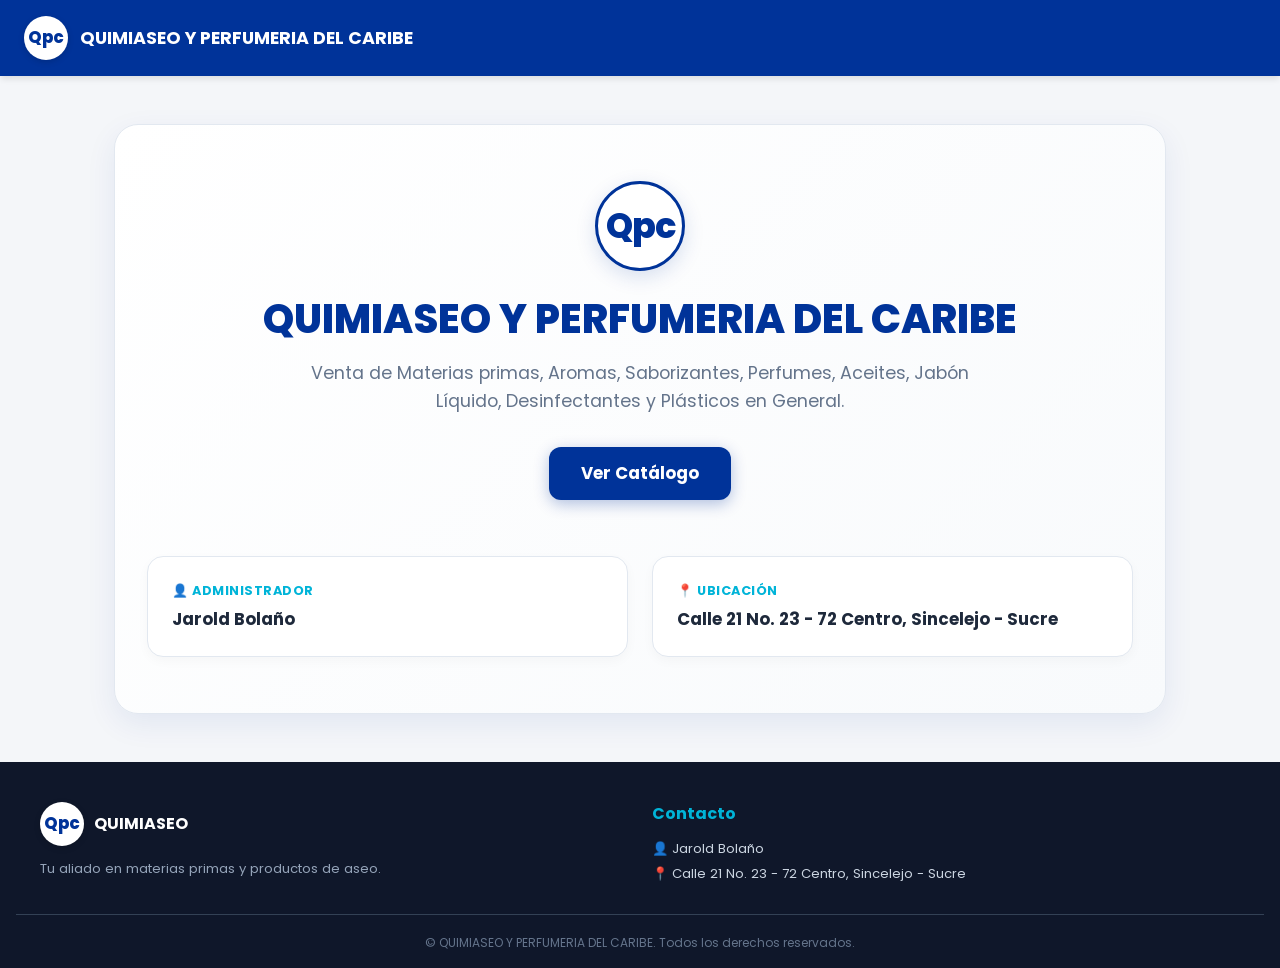
==== commit 6ec606af: "actualización css" ====
--- a/index.html
+++ b/index.html
@@ -23,10 +23,14 @@
     </a>
   </header>
 
-  <!-- Seccion Principal -->
+  <!-- Sección Principal -->
   <main class="hero-inicio">
     <div class="hero-card">
-      <span class="badge-tag">Ventas al por mayor y detal</span>
+      
+      <!-- Logo Principal de la Marca -->
+      <div class="logo-hero">Qpc</div>
+      <!-- NOTA: Si usas una imagen en archivo (ej. logo.png), reemplaza la línea de arriba por: -->
+      <!-- <img src="logo.png" alt="Logo QPC" class="logo-hero-img"> -->
       
       <h1>QUIMIASEO Y PERFUMERIA DEL CARIBE</h1>
       
--- a/style.css
+++ b/style.css
@@ -925,4 +925,15 @@
     height: 50px;
     font-size: 1.1rem;
   }
+}
+
+/* Prevenir zoom automático al escribir en celulares */
+@media (max-width: 768px) {
+  .input-cantidad-group input,
+  .input-direccion,
+  .select-estilizado,
+  input[type="number"],
+  input[type="text"] {
+    font-size: 16px !important;
+  }
 }
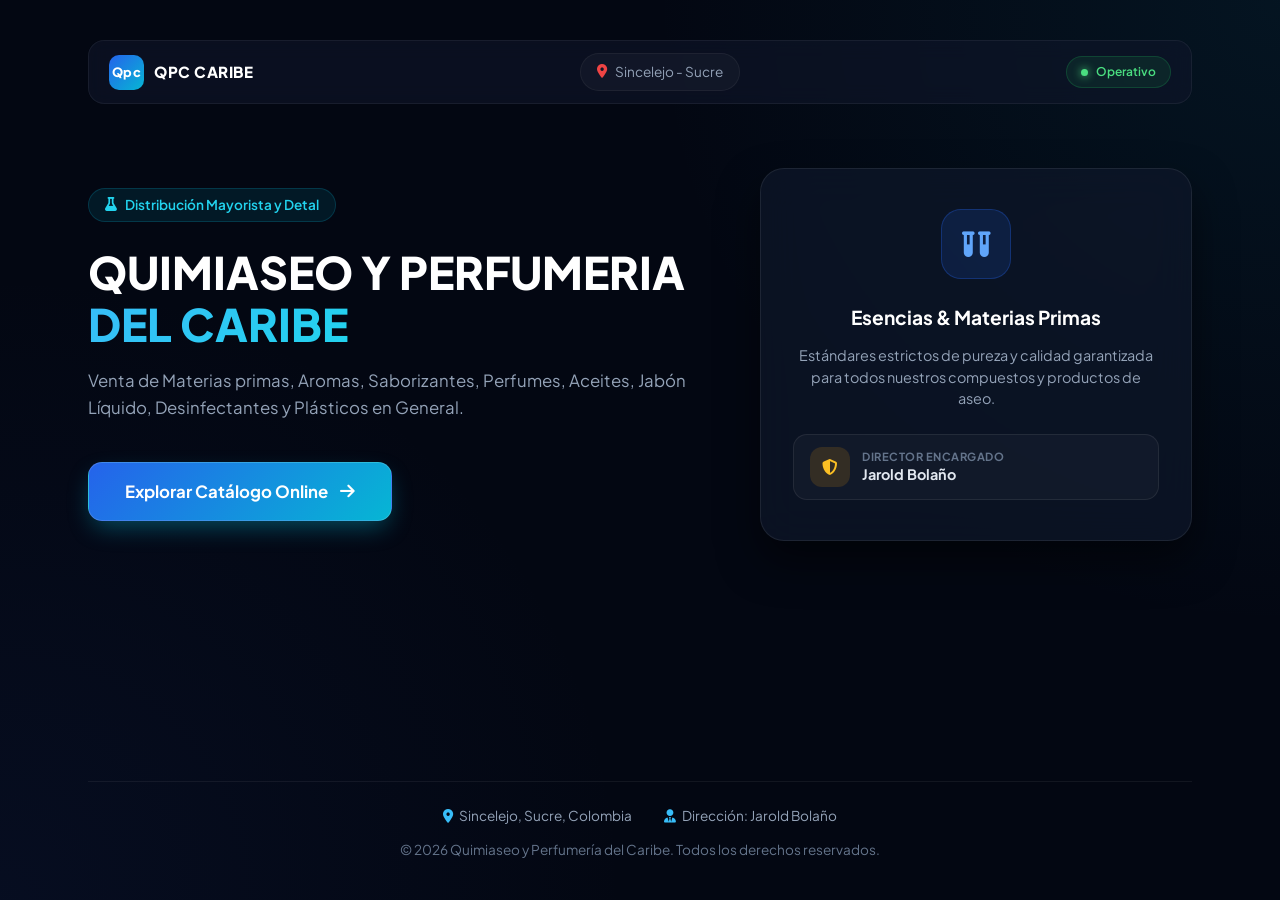
==== commit 9bc55e00: "actualización css" ====
--- a/index.html
+++ b/index.html
@@ -1,80 +1,86 @@
 <!DOCTYPE html>
 <html lang="es">
 <head>
-  <meta charset="UTF-8">
-  <meta name="viewport" content="width=device-width, initial-scale=1.0">
-  <title>QUIMIASEO Y PERFUMERIA DEL CARIBE</title>
-  
-  <!-- Tipografía Google Fonts -->
-  <link rel="preconnect" href="https://fonts.googleapis.com">
-  <link rel="preconnect" href="https://fonts.gstatic.com" crossorigin>
-  <link href="https://fonts.googleapis.com/css2?family=Poppins:wght@400;600;700;800&display=swap" rel="stylesheet">
-  
-  <!-- Archivo de Estilos CSS -->
-  <link rel="stylesheet" href="style.css">
+    <meta charset="UTF-8">
+    <meta name="viewport" content="width=device-width, initial-scale=1.0">
+    <title>Quimiaseo y Perfumería del Caribe</title>
+    <!-- Tipografía moderna -->
+    <link href="https://fonts.googleapis.com/css2?family=Plus+Jakarta+Sans:wght@400;500;600;700;800&display=swap" rel="stylesheet">
+    <!-- Iconos FontAwesome -->
+    <link rel="stylesheet" href="https://cdnjs.cloudflare.com/ajax/libs/font-awesome/6.4.0/css/all.min.css">
+    <link rel="stylesheet" href="style.css">
 </head>
-<body class="body-inicio">
+<body class="clean-layout-body">
 
-  <!-- Encabezado con Logo Qpc -->
-  <header class="header">
-    <a href="index.html" class="logo">
-      <div class="logo-circulo-header">Qpc</div>
-      <span>QUIMIASEO Y PERFUMERIA DEL CARIBE</span>
-    </a>
-  </header>
+    <!-- Contenedor Principal Completo -->
+    <main class="clean-main-container">
+        
+        <!-- Header superior corporativo con Ubicación y Estado -->
+        <header class="content-header">
+            <div class="mobile-brand-tag">
+                <div class="mini-logo-box">Qpc</div>
+                <span>QPC CARIBE</span>
+            </div>
+            <div class="header-location">
+                <i class="fa-solid fa-location-dot text-danger"></i>
+                <span>Sincelejo - Sucre</span>
+            </div>
+            <div class="header-badge-status">
+                <span class="status-dot"></span> Operativo
+            </div>
+        </header>
 
-  <!-- Sección Principal -->
-  <main class="hero-inicio">
-    <div class="hero-card">
-      
-      <!-- Logo Principal de la Marca -->
-      <div class="logo-hero">Qpc</div>
-      <!-- NOTA: Si usas una imagen en archivo (ej. logo.png), reemplaza la línea de arriba por: -->
-      <!-- <img src="logo.png" alt="Logo QPC" class="logo-hero-img"> -->
-      
-      <h1>QUIMIASEO Y PERFUMERIA DEL CARIBE</h1>
-      
-      <p class="hero-descripcion">
-        Venta de Materias primas, Aromas, Saborizantes, Perfumes, Aceites, Jabón Líquido, Desinfectantes y Plásticos en General.
-      </p>
+        <!-- Bloque Hero Inmersivo -->
+        <section class="content-hero">
+            <div class="hero-text-block">
+                <div class="hero-tag">
+                    <i class="fa-solid fa-flask"></i> Distribución Mayorista y Detal
+                </div>
+                <h1 class="hero-heading">
+                    QUIMIASEO Y PERFUMERIA <br><span class="text-gradient-cyan">DEL CARIBE</span>
+                </h1>
+                <p class="hero-desc">
+                    Venta de Materias primas, Aromas, Saborizantes, Perfumes, Aceites, Jabón Líquido, Desinfectantes y Plásticos en General.
+                </p>
+                <div class="hero-actions">
+                    <a href="catalogo.html" class="btn-action-primary">
+                        <span>Explorar Catálogo Online</span>
+                        <i class="fa-solid fa-arrow-right"></i>
+                    </a>
+                </div>
+            </div>
 
-      <a href="catalogo.html" class="btn-catalogo">Ver Catálogo</a>
+            <!-- Panel visual lateral con Info y Director -->
+            <div class="hero-visual-card">
+                <div class="visual-card-glow"></div>
+                <div class="chemical-icon-box">
+                    <i class="fa-solid fa-vials"></i>
+                </div>
+                <h3>Esencias & Materias Primas</h3>
+                <p>Estándares estrictos de pureza y calidad garantizada para todos nuestros compuestos y productos de aseo.</p>
 
-      <!-- Tarjetas Informativas -->
-      <div class="grid-info-inicio">
-        <div class="card-info">
-          <span class="card-info-titulo">👤 Administrador</span>
-          <span class="card-info-valor">Jarold Bolaño</span>
-        </div>
-        
-        <div class="card-info">
-          <span class="card-info-titulo">📍 Ubicación</span>
-          <span class="card-info-valor">Calle 21 No. 23 - 72 Centro, Sincelejo - Sucre</span>
-        </div>
-      </div>
-    </div>
-  </main>
+                <!-- Tarjeta integrada del Administrador / Director -->
+                <div class="admin-profile-box">
+                    <div class="admin-mini-badge">
+                        <i class="fa-solid fa-shield-halved"></i>
+                    </div>
+                    <div class="admin-mini-info">
+                        <span class="mini-label">Director Encargado</span>
+                        <span class="mini-name">Jarold Bolaño</span>
+                    </div>
+                </div>
+            </div>
+        </section>
 
-  <!-- Pie de Página -->
-  <footer class="footer">
-    <div class="footer-contenido">
-      <div>
-        <div class="footer-logo">
-          <div class="logo-circulo-header">Qpc</div>
-          <span>QUIMIASEO</span>
-        </div>
-        <p class="footer-texto">Tu aliado en materias primas y productos de aseo.</p>
-      </div>
-      <div class="footer-columna">
-        <h4>Contacto</h4>
-        <p>👤 Jarold Bolaño</p>
-        <p>📍 Calle 21 No. 23 - 72 Centro, Sincelejo - Sucre</p>
-      </div>
-    </div>
-    <div class="footer-derechos">
-      <p>&copy; QUIMIASEO Y PERFUMERIA DEL CARIBE. Todos los derechos reservados.</p>
-    </div>
-  </footer>
+        <!-- Footer integrado con ubicación detallada -->
+        <footer class="content-footer">
+            <div class="footer-info-row">
+                <span><i class="fa-solid fa-location-dot"></i> Sincelejo, Sucre, Colombia</span>
+                <span><i class="fa-solid fa-user-tie"></i> Dirección: Jarold Bolaño</span>
+            </div>
+            <p>&copy; 2026 Quimiaseo y Perfumería del Caribe. Todos los derechos reservados.</p>
+        </footer>
+    </main>
 
 </body>
 </html>
--- a/style.css
+++ b/style.css
@@ -94,125 +94,332 @@
   object-fit: contain;
   margin-bottom: 1.5rem;
 }
-
 /* ==========================================================
-   PÁGINA DE INICIO (INDEX / HERO SECTION)
+   ESTILOS DE DISEÑO LIMPIO Y CORPORATIVO
    ========================================================== */
-.body-inicio {
-  display: flex;
-  flex-direction: column;
-  min-height: 100vh;
-}
-
-.hero-inicio {
-  max-width: 1100px;
-  margin: 3rem auto;
-  padding: 0 1.5rem;
-  text-align: center;
-  width: 100%;
-}
-
-.hero-card {
-  background: linear-gradient(135deg, #ffffff 0%, #f8fafc 100%);
-  border: 1px solid var(--color-border);
-  border-radius: 24px;
-  padding: 3.5rem 2rem;
-  box-shadow: 0 10px 30px rgba(0, 51, 153, 0.08);
-  display: flex;
-  flex-direction: column;
-  align-items: center;
-}
-
-.badge-tag {
-  display: inline-block;
-  background-color: #e0f2fe;
-  color: var(--color-primary);
-  font-size: 0.85rem;
-  font-weight: 700;
-  padding: 6px 16px;
-  border-radius: 20px;
-  margin-bottom: 1.5rem;
-  text-transform: uppercase;
-  letter-spacing: 0.5px;
-}
-
-.hero-inicio h1 {
-  font-size: 2.5rem;
-  font-weight: 800;
-  color: var(--color-primary);
-  line-height: 1.2;
-  margin-bottom: 1rem;
-  max-width: 800px;
-}
-
-.hero-descripcion {
-  font-size: 1.1rem;
-  color: var(--color-text-muted);
-  max-width: 700px;
-  margin-bottom: 2rem;
-  line-height: 1.6;
-}
-
-/* Botón principal */
-.btn-catalogo, 
-a.btn-catalogo {
-  display: inline-flex;
-  align-items: center;
-  justify-content: center;
-  gap: 8px;
-  background-color: var(--color-primary);
-  color: #ffffff !important;
-  text-decoration: none;
-  font-size: 1.05rem;
-  font-weight: 700;
-  padding: 14px 32px;
-  border-radius: 12px;
-  box-shadow: 0 4px 15px rgba(0, 51, 153, 0.3);
-  transition: all 0.25 ease;
-  margin-bottom: 2.5rem;
-}
-
-.btn-catalogo:hover {
-  background-color: var(--color-primary-hover);
-  transform: translateY(-2px);
-  box-shadow: 0 6px 20px rgba(0, 51, 153, 0.4);
-}
-
-/* Tarjetas Informativas de Inicio */
-.grid-info-inicio {
-  display: grid;
-  grid-template-columns: repeat(auto-fit, minmax(280px, 1fr));
-  gap: 1.5rem;
-  width: 100%;
-  margin-top: 1rem;
-}
-
-.card-info {
-  background-color: #ffffff;
-  border: 1px solid var(--color-border);
-  border-radius: 16px;
-  padding: 1.5rem;
-  text-align: left;
-  box-shadow: 0 4px 12px rgba(0, 0, 0, 0.03);
-  display: flex;
-  flex-direction: column;
-  gap: 6px;
-}
-
-.card-info-titulo {
-  font-size: 0.8rem;
-  font-weight: 700;
-  color: var(--color-secondary);
-  text-transform: uppercase;
-  letter-spacing: 0.5px;
-}
-
-.card-info-valor {
-  font-size: 1.05rem;
-  font-weight: 700;
-  color: var(--color-text-main);
-}
-
+
+* {
+    box-sizing: border-box;
+    margin: 0;
+    padding: 0;
+}
+
+body.clean-layout-body {
+    font-family: 'Plus Jakarta Sans', sans-serif;
+    background-color: #030712;
+    color: #f3f4f6;
+    display: flex;
+    justify-content: center;
+    align-items: center;
+    min-height: 100vh;
+    overflow-x: hidden;
+    background: radial-gradient(circle at top right, rgba(14, 116, 144, 0.12), transparent 40%),
+                radial-gradient(circle at bottom left, rgba(30, 58, 138, 0.12), transparent 40%),
+                #030712;
+}
+
+/* Contenedor Principal Centrado y Fluido */
+.clean-main-container {
+    width: 100%;
+    max-width: 1200px;
+    margin: 0 auto;
+    display: flex;
+    flex-direction: column;
+    justify-content: space-between;
+    padding: 2.5rem 3rem;
+    min-height: 100vh;
+}
+
+/* Header Superior */
+.content-header {
+    display: flex;
+    justify-content: space-between;
+    align-items: center;
+    margin-bottom: 3rem;
+    font-size: 0.85rem;
+    color: #94a3b8;
+    gap: 1rem;
+    background: rgba(15, 23, 42, 0.6);
+    padding: 12px 20px;
+    border-radius: 16px;
+    border: 1px solid rgba(255, 255, 255, 0.06);
+    backdrop-filter: blur(10px);
+}
+
+.mobile-brand-tag {
+    display: flex;
+    align-items: center;
+    gap: 10px;
+    font-weight: 800;
+    color: #ffffff;
+    font-size: 0.95rem;
+    letter-spacing: 0.5px;
+}
+
+.mini-logo-box {
+    width: 35px;
+    height: 35px;
+    background: linear-gradient(135deg, #2563eb, #06b6d4);
+    color: white;
+    border-radius: 10px;
+    display: flex;
+    align-items: center;
+    justify-content: center;
+    font-size: 0.8rem;
+    font-weight: 800;
+}
+
+.header-location {
+    display: flex;
+    align-items: center;
+    gap: 8px;
+    background: rgba(255, 255, 255, 0.03);
+    padding: 8px 16px;
+    border-radius: 50px;
+    border: 1px solid rgba(255, 255, 255, 0.05);
+}
+
+.header-location i {
+    color: #ef4444;
+}
+
+.header-badge-status {
+    display: flex;
+    align-items: center;
+    gap: 8px;
+    background: rgba(34, 197, 94, 0.1);
+    color: #4ade80;
+    padding: 6px 14px;
+    border-radius: 50px;
+    font-size: 0.75rem;
+    font-weight: 600;
+    border: 1px solid rgba(34, 197, 94, 0.2);
+}
+
+.status-dot {
+    width: 7px;
+    height: 7px;
+    background: #4ade80;
+    border-radius: 50%;
+    box-shadow: 0 0 8px #4ade80;
+}
+
+/* Sección Hero (Contenido Central) */
+.content-hero {
+    display: grid;
+    grid-template-columns: 1.3fr 0.9fr;
+    gap: 3rem;
+    align-items: center;
+    margin-bottom: auto;
+    padding: 1rem 0;
+}
+
+.hero-tag {
+    display: inline-flex;
+    align-items: center;
+    gap: 8px;
+    background: rgba(6, 182, 212, 0.1);
+    color: #22d3ee;
+    padding: 6px 16px;
+    border-radius: 20px;
+    font-size: 0.85rem;
+    font-weight: 600;
+    margin-bottom: 1.5rem;
+    border: 1px solid rgba(6, 182, 212, 0.2);
+}
+
+.hero-heading {
+    font-size: clamp(2.2rem, 3.5vw, 3.2rem);
+    font-weight: 800;
+    line-height: 1.15;
+    color: #ffffff;
+    margin-bottom: 1.2rem;
+}
+
+.text-gradient-cyan {
+    background: linear-gradient(135deg, #38bdf8, #22d3ee);
+    background-clip: text;
+    -webkit-background-clip: text;
+    -webkit-text-fill-color: transparent;
+}
+
+.hero-desc {
+    font-size: 1.05rem;
+    color: #94a3b8;
+    line-height: 1.6;
+    margin-bottom: 2.5rem;
+    max-width: 600px;
+}
+
+.btn-action-primary {
+    display: inline-flex;
+    align-items: center;
+    gap: 12px;
+    background: linear-gradient(135deg, #2563eb, #06b6d4);
+    color: white;
+    padding: 16px 36px;
+    border-radius: 14px;
+    font-size: 1.05rem;
+    font-weight: 700;
+    text-decoration: none;
+    box-shadow: 0 10px 25px -5px rgba(6, 182, 212, 0.4);
+    transition: all 0.3s ease;
+    border: 1px solid rgba(255, 255, 255, 0.15);
+}
+
+.btn-action-primary:hover {
+    transform: translateY(-3px);
+    box-shadow: 0 15px 30px -5px rgba(6, 182, 212, 0.6);
+}
+
+/* Tarjeta Visual Secundaria (Derecha) */
+.hero-visual-card {
+    background: rgba(15, 23, 42, 0.7);
+    backdrop-filter: blur(20px);
+    -webkit-backdrop-filter: blur(20px);
+    border: 1px solid rgba(255, 255, 255, 0.08);
+    border-radius: 24px;
+    padding: 2.5rem 2rem;
+    text-align: center;
+    position: relative;
+    overflow: hidden;
+    box-shadow: 0 20px 40px rgba(0, 0, 0, 0.5);
+}
+
+.chemical-icon-box {
+    width: 70px;
+    height: 70px;
+    background: rgba(37, 99, 235, 0.15);
+    color: #60a5fa;
+    border-radius: 20px;
+    display: flex;
+    align-items: center;
+    justify-content: center;
+    font-size: 1.8rem;
+    margin: 0 auto 1.5rem auto;
+    border: 1px solid rgba(37, 99, 235, 0.3);
+}
+
+.hero-visual-card h3 {
+    font-size: 1.2rem;
+    font-weight: 700;
+    color: #ffffff;
+    margin-bottom: 0.8rem;
+}
+
+.hero-visual-card p {
+    font-size: 0.9rem;
+    color: #94a3b8;
+    line-height: 1.5;
+    margin-bottom: 1.5rem;
+}
+
+/* Estilos de la Tarjeta del Administrador dentro del Hero */
+.admin-profile-box {
+    background: rgba(255, 255, 255, 0.03);
+    border: 1px solid rgba(255, 255, 255, 0.08);
+    padding: 12px 16px;
+    border-radius: 14px;
+    display: flex;
+    align-items: center;
+    gap: 12px;
+    text-align: left;
+    margin-top: 1.5rem;
+}
+
+.admin-mini-badge {
+    width: 40px;
+    height: 40px;
+    background: rgba(245, 158, 11, 0.15);
+    color: #fbbf24;
+    border-radius: 12px;
+    display: flex;
+    align-items: center;
+    justify-content: center;
+    font-size: 1rem;
+    flex-shrink: 0;
+}
+
+.admin-mini-info {
+    display: flex;
+    flex-direction: column;
+}
+
+.mini-label {
+    font-size: 0.7rem;
+    color: #64748b;
+    text-transform: uppercase;
+    font-weight: 700;
+    letter-spacing: 0.5px;
+}
+
+.mini-name {
+    font-size: 0.9rem;
+    font-weight: 700;
+    color: #e2e8f0;
+}
+
+/* Footer */
+.content-footer {
+    margin-top: 3rem;
+    border-top: 1px solid rgba(255, 255, 255, 0.06);
+    padding-top: 1.5rem;
+    color: #64748b;
+    font-size: 0.85rem;
+    text-align: center;
+}
+
+.footer-info-row {
+    display: flex;
+    justify-content: center;
+    gap: 2rem;
+    margin-bottom: 0.8rem;
+    flex-wrap: wrap;
+    color: #94a3b8;
+}
+
+.footer-info-row span {
+    display: flex;
+    align-items: center;
+    gap: 6px;
+}
+
+.footer-info-row i {
+    color: #38bdf8;
+}
+
+/* Adaptación para Dispositivos Móviles */
+@media (max-width: 900px) {
+    .clean-main-container {
+        padding: 1.2rem;
+    }
+    .content-header {
+        flex-direction: column;
+        align-items: stretch;
+        gap: 12px;
+        text-align: center;
+        padding: 14px;
+    }
+    .header-location {
+        justify-content: center;
+    }
+    .header-badge-status {
+        justify-content: center;
+    }
+    .content-hero {
+        grid-template-columns: 1fr;
+        gap: 2rem;
+    }
+    .hero-heading {
+        font-size: 1.9rem;
+    }
+    .footer-info-row {
+        flex-direction: column;
+        gap: 0.5rem;
+    }
+}
+
+/* ==============
 /* ==========================================================
    CATÁLOGO Y FILTROS (MÓVIL SLIDER)
    ========================================================== */
@@ -567,6 +774,7 @@
   background-color: #cbd5e1;
   cursor: not-allowed;
 }
+
 
 /* ==========================================================
    CARRITO FLOTANTE Y MODAL
@@ -861,6 +1069,155 @@
 }
 
 /* ==========================================================
+   BUSCADOR DE PRODUCTOS
+   ========================================================== */
+.contenedor-buscador {
+  max-width: 500px;
+  margin: 0 auto 1.25rem auto;
+  width: 100%;
+}
+
+#input-busqueda {
+  width: 100%;
+  padding: 12px 20px;
+  border-radius: 25px;
+  border: 1.5px solid var(--color-border);
+  font-family: var(--font-main);
+  font-size: 0.95rem;
+  color: var(--color-text-main);
+  background-color: #ffffff;
+  box-shadow: 0 2px 8px rgba(0, 0, 0, 0.04);
+  outline: none;
+  transition: all 0.2s ease;
+}
+
+
+
+
+
+
+
+
+
+
+/* BOTÓN Y CONTENEDOR DESPLEGABLE DE KPIS */
+.kpi-wrapper {
+  margin-bottom: 20px;
+}
+
+.kpi-grid {
+  display: grid;
+  grid-template-columns: repeat(auto-fit, minmax(180px, 1fr));
+  gap: 14px;
+  margin-top: 14px;
+  animation: fadeIn 0.3s ease-out;
+}
+
+.kpi-card {
+  background: var(--card-bg);
+  border-radius: var(--radius-card);
+  padding: 16px;
+  border: 1px solid var(--border-color);
+  box-shadow: var(--shadow-sm);
+  display: flex;
+  align-items: center;
+  gap: 14px;
+}
+
+.kpi-icon {
+  width: 44px;
+  height: 44px;
+  border-radius: 50%;
+  display: flex;
+  align-items: center;
+  justify-content: center;
+  font-size: 1.2rem;
+  flex-shrink: 0;
+}
+
+.kpi-icon.blue { background: #e0f2fe; color: var(--brand-blue); }
+.kpi-icon.red { background: #fee2e2; color: var(--badge-red); }
+.kpi-icon.yellow { background: #fef3c7; color: #d97706; }
+
+.kpi-info h3 { font-size: 1.4rem; font-weight: 800; color: var(--brand-title); line-height: 1; }
+.kpi-info p { font-size: 0.78rem; color: var(--text-muted); font-weight: 600; margin-top: 4px; }
+
+/* Contenedor principal de los indicadores */
+#kpi-container {
+  display: grid;
+  grid-template-columns: repeat(auto-fit, minmax(220px, 1fr));
+  gap: 1rem;
+  margin-top: 1rem;
+  margin-bottom: 1.5rem;
+}
+
+/* Ocultar si tiene la clase hidden */
+#kpi-container.hidden {
+  display: none !important;
+}
+
+/* Estilo de cada tarjeta */
+.kpi-card {
+  background: #ffffff;
+  border: 1px solid #e2e8f0;
+  border-radius: 12px;
+  padding: 1rem 1.25rem;
+  display: flex;
+  align-items: center;
+  gap: 1rem;
+  box-shadow: 0 1px 3px rgba(0, 0, 0, 0.05);
+}
+
+/* Iconos decorativos */
+.kpi-icon {
+  width: 45px;
+  height: 45px;
+  border-radius: 10px;
+  display: flex;
+  align-items: center;
+  justify-content: center;
+  font-size: 1.2rem;
+}
+
+.kpi-icon.total { background: #e0f2fe; color: #0284c7; }
+.kpi-icon.agotados { background: #fee2e2; color: #dc2626; }
+.kpi-icon.bajo { background: #fef3c7; color: #d97706; }
+
+/* Textos e indicadores */
+.kpi-info h3 {
+  font-size: 1.5rem;
+  font-weight: 700;
+  margin: 0;
+  color: #0f172a;
+  line-height: 1.2;
+}
+
+.kpi-info p {
+  margin: 0;
+  font-size: 0.85rem;
+  color: #64748b;
+  font-weight: 500;
+}
+
+
+
+#input-busqueda:focus {
+  border-color: var(--color-primary);
+  box-shadow: 0 4px 12px rgba(0, 51, 153, 0.15);
+}
+
+@media (max-width: 768px) {
+  #input-busqueda {
+    font-size: 16px !important; /* Evita zoom automático en móviles */
+  }
+}
+
+/* Evitar zoom automático en el buscador para celulares */
+#input-busqueda {
+  font-size: 16px !important;
+}
+
+/* ==========================================================
    MEDIA QUERIES PARA RESPONSIVIDAD MÓVIL
    ========================================================== */
 @media (max-width: 600px) {
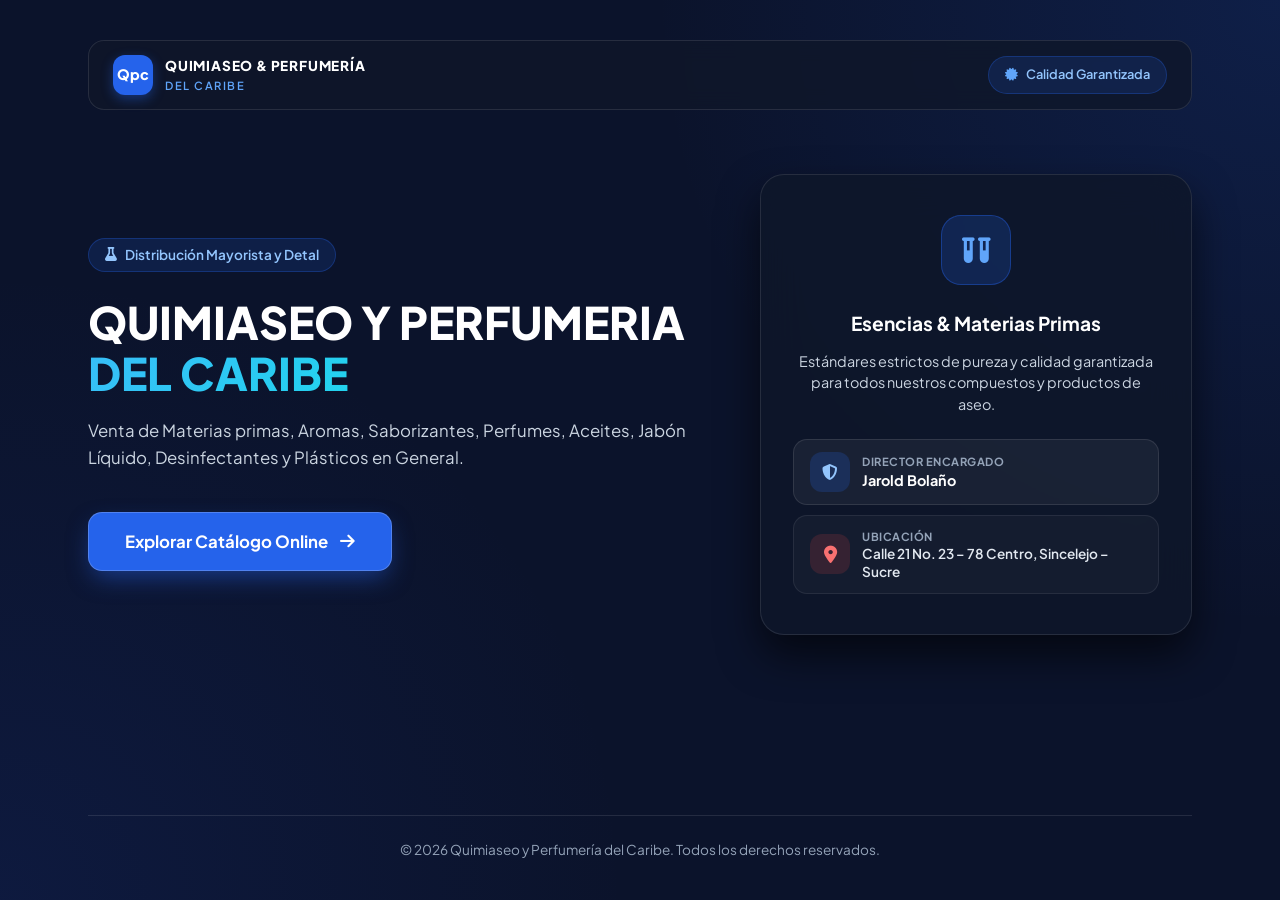
==== commit 52d3ec30: "actualización css" ====
--- a/index.html
+++ b/index.html
@@ -15,18 +15,17 @@
     <!-- Contenedor Principal Completo -->
     <main class="clean-main-container">
         
-        <!-- Header superior corporativo con Ubicación y Estado -->
+        <!-- Header superior corporativo formal -->
         <header class="content-header">
-            <div class="mobile-brand-tag">
+            <div class="header-brand-group">
                 <div class="mini-logo-box">Qpc</div>
-                <span>QPC CARIBE</span>
+                <div class="brand-text-wrapper">
+                    <span class="brand-main-name">QUIMIASEO & PERFUMERÍA</span>
+                    <span class="brand-sub-name">DEL CARIBE</span>
+                </div>
             </div>
-            <div class="header-location">
-                <i class="fa-solid fa-location-dot text-danger"></i>
-                <span>Sincelejo - Sucre</span>
-            </div>
-            <div class="header-badge-status">
-                <span class="status-dot"></span> Operativo
+            <div class="header-badge-corp">
+                <i class="fa-solid fa-certificate"></i> Calidad Garantizada
             </div>
         </header>
 
@@ -50,7 +49,7 @@
                 </div>
             </div>
 
-            <!-- Panel visual lateral con Info y Director -->
+            <!-- Panel visual lateral con Info, Director y Ubicación -->
             <div class="hero-visual-card">
                 <div class="visual-card-glow"></div>
                 <div class="chemical-icon-box">
@@ -59,7 +58,7 @@
                 <h3>Esencias & Materias Primas</h3>
                 <p>Estándares estrictos de pureza y calidad garantizada para todos nuestros compuestos y productos de aseo.</p>
 
-                <!-- Tarjeta integrada del Administrador / Director -->
+                <!-- Tarjeta del Administrador / Director -->
                 <div class="admin-profile-box">
                     <div class="admin-mini-badge">
                         <i class="fa-solid fa-shield-halved"></i>
@@ -69,15 +68,22 @@
                         <span class="mini-name">Jarold Bolaño</span>
                     </div>
                 </div>
+
+                <!-- Tarjeta de Ubicación (Justo debajo de Jarold) -->
+                <div class="location-profile-box">
+                    <div class="location-mini-badge">
+                        <i class="fa-solid fa-location-dot"></i>
+                    </div>
+                    <div class="location-mini-info">
+                        <span class="mini-label">Ubicación</span>
+                        <span class="mini-address">Calle 21 No. 23 – 78 Centro, Sincelejo – Sucre</span>
+                    </div>
+                </div>
             </div>
         </section>
 
-        <!-- Footer integrado con ubicación detallada -->
+        <!-- Footer integrado -->
         <footer class="content-footer">
-            <div class="footer-info-row">
-                <span><i class="fa-solid fa-location-dot"></i> Sincelejo, Sucre, Colombia</span>
-                <span><i class="fa-solid fa-user-tie"></i> Dirección: Jarold Bolaño</span>
-            </div>
             <p>&copy; 2026 Quimiaseo y Perfumería del Caribe. Todos los derechos reservados.</p>
         </footer>
     </main>
--- a/style.css
+++ b/style.css
@@ -31,71 +31,7 @@
 }
 
 /* ==========================================================
-   ENCABEZADO GLOBAL
-   ========================================================== */
-.header {
-  background-color: var(--color-primary);
-  padding: 1rem 1.5rem;
-  box-shadow: 0 4px 6px -1px rgba(0, 0, 0, 0.1);
-  position: sticky;
-  top: 0;
-  z-index: 100;
-  width: 100%;
-}
-
-.logo {
-  display: flex;
-  align-items: center;
-  gap: 12px;
-  text-decoration: none;
-  color: #ffffff;
-  font-weight: 700;
-  font-size: 1.1rem;
-}
-
-.logo-circulo-header {
-  width: 44px;
-  height: 44px;
-  background-color: #ffffff;
-  color: var(--color-primary); /* Azul principal #003399 */
-  border-radius: 50%;
-  display: flex;
-  align-items: center;
-  justify-content: center;
-  font-family: var(--font-main);
-  font-weight: 800; /* Extra negrita */
-  font-size: 1.05rem;
-  letter-spacing: -0.5px; /* Ajuste entre letras similar a la imagen */
-  box-shadow: 0 2px 6px rgba(0, 0, 0, 0.15);
-  flex-shrink: 0;
-}
-
-/* Logo Central Destacado de Inicio */
-.logo-hero {
-  width: 90px;
-  height: 90px;
-  background-color: #ffffff;
-  color: var(--color-primary);
-  border-radius: 50%;
-  display: flex;
-  align-items: center;
-  justify-content: center;
-  font-weight: 800;
-  font-size: 2.2rem;
-  letter-spacing: -1px;
-  box-shadow: 0 6px 20px rgba(0, 51, 153, 0.15);
-  margin-bottom: 1.5rem;
-  border: 3px solid var(--color-primary);
-}
-
-.logo-hero-img {
-  width: 100px;
-  height: 100px;
-  object-fit: contain;
-  margin-bottom: 1.5rem;
-}
-/* ==========================================================
-   ESTILOS DE DISEÑO LIMPIO Y CORPORATIVO
+   ESTILOS DE DISEÑO LIMPIO (AZUL Y BLANCO CORPORATIVO)
    ========================================================== */
 
 * {
@@ -106,16 +42,16 @@
 
 body.clean-layout-body {
     font-family: 'Plus Jakarta Sans', sans-serif;
-    background-color: #030712;
-    color: #f3f4f6;
+    background-color: #0b132b;
+    color: #f8fafc;
     display: flex;
     justify-content: center;
     align-items: center;
     min-height: 100vh;
     overflow-x: hidden;
-    background: radial-gradient(circle at top right, rgba(14, 116, 144, 0.12), transparent 40%),
-                radial-gradient(circle at bottom left, rgba(30, 58, 138, 0.12), transparent 40%),
-                #030712;
+    background: radial-gradient(circle at top right, rgba(37, 99, 235, 0.15), transparent 40%),
+                radial-gradient(circle at bottom left, rgba(30, 64, 175, 0.15), transparent 40%),
+                #0b132b;
 }
 
 /* Contenedor Principal Centrado y Fluido */
@@ -130,78 +66,73 @@
     min-height: 100vh;
 }
 
-/* Header Superior */
+/* Header Superior Estilizado */
 .content-header {
     display: flex;
     justify-content: space-between;
     align-items: center;
     margin-bottom: 3rem;
-    font-size: 0.85rem;
-    color: #94a3b8;
-    gap: 1rem;
-    background: rgba(15, 23, 42, 0.6);
-    padding: 12px 20px;
+    background: rgba(15, 23, 42, 0.8);
+    padding: 14px 24px;
     border-radius: 16px;
-    border: 1px solid rgba(255, 255, 255, 0.06);
+    border: 1px solid rgba(255, 255, 255, 0.1);
     backdrop-filter: blur(10px);
 }
 
-.mobile-brand-tag {
+.header-brand-group {
     display: flex;
     align-items: center;
-    gap: 10px;
-    font-weight: 800;
-    color: #ffffff;
-    font-size: 0.95rem;
-    letter-spacing: 0.5px;
+    gap: 12px;
 }
 
 .mini-logo-box {
-    width: 35px;
-    height: 35px;
-    background: linear-gradient(135deg, #2563eb, #06b6d4);
+    width: 40px;
+    height: 40px;
+    background: #2563eb;
     color: white;
-    border-radius: 10px;
+    border-radius: 12px;
     display: flex;
     align-items: center;
     justify-content: center;
-    font-size: 0.8rem;
+    font-size: 0.9rem;
     font-weight: 800;
-}
-
-.header-location {
+    box-shadow: 0 4px 12px rgba(37, 99, 235, 0.4);
+}
+
+.brand-text-wrapper {
+    display: flex;
+    flex-direction: column;
+}
+
+.brand-main-name {
+    font-size: 0.85rem;
+    font-weight: 800;
+    letter-spacing: 0.8px;
+    color: #ffffff;
+}
+
+.brand-sub-name {
+    font-size: 0.7rem;
+    font-weight: 600;
+    letter-spacing: 1.5px;
+    color: #60a5fa;
+}
+
+.header-badge-corp {
     display: flex;
     align-items: center;
     gap: 8px;
-    background: rgba(255, 255, 255, 0.03);
+    background: rgba(37, 99, 235, 0.15);
+    color: #93c5fd;
     padding: 8px 16px;
     border-radius: 50px;
-    border: 1px solid rgba(255, 255, 255, 0.05);
-}
-
-.header-location i {
-    color: #ef4444;
-}
-
-.header-badge-status {
-    display: flex;
-    align-items: center;
-    gap: 8px;
-    background: rgba(34, 197, 94, 0.1);
-    color: #4ade80;
-    padding: 6px 14px;
-    border-radius: 50px;
-    font-size: 0.75rem;
+    font-size: 0.8rem;
     font-weight: 600;
-    border: 1px solid rgba(34, 197, 94, 0.2);
-}
-
-.status-dot {
-    width: 7px;
-    height: 7px;
-    background: #4ade80;
-    border-radius: 50%;
-    box-shadow: 0 0 8px #4ade80;
+    border: 1px solid rgba(37, 99, 235, 0.3);
+}
+
+.header-badge-corp i {
+    color: #60a5fa;
 }
 
 /* Sección Hero (Contenido Central) */
@@ -218,14 +149,14 @@
     display: inline-flex;
     align-items: center;
     gap: 8px;
-    background: rgba(6, 182, 212, 0.1);
-    color: #22d3ee;
+    background: rgba(37, 99, 235, 0.15);
+    color: #93c5fd;
     padding: 6px 16px;
     border-radius: 20px;
     font-size: 0.85rem;
     font-weight: 600;
     margin-bottom: 1.5rem;
-    border: 1px solid rgba(6, 182, 212, 0.2);
+    border: 1px solid rgba(37, 99, 235, 0.3);
 }
 
 .hero-heading {
@@ -235,7 +166,6 @@
     color: #ffffff;
     margin-bottom: 1.2rem;
 }
-
 .text-gradient-cyan {
     background: linear-gradient(135deg, #38bdf8, #22d3ee);
     background-clip: text;
@@ -245,7 +175,7 @@
 
 .hero-desc {
     font-size: 1.05rem;
-    color: #94a3b8;
+    color: #cbd5e1;
     line-height: 1.6;
     margin-bottom: 2.5rem;
     max-width: 600px;
@@ -255,41 +185,42 @@
     display: inline-flex;
     align-items: center;
     gap: 12px;
-    background: linear-gradient(135deg, #2563eb, #06b6d4);
+    background: #2563eb;
     color: white;
     padding: 16px 36px;
     border-radius: 14px;
     font-size: 1.05rem;
     font-weight: 700;
     text-decoration: none;
-    box-shadow: 0 10px 25px -5px rgba(6, 182, 212, 0.4);
+    box-shadow: 0 10px 25px -5px rgba(37, 99, 235, 0.5);
     transition: all 0.3s ease;
-    border: 1px solid rgba(255, 255, 255, 0.15);
+    border: 1px solid rgba(255, 255, 255, 0.2);
 }
 
 .btn-action-primary:hover {
+    background: #1d4ed8;
     transform: translateY(-3px);
-    box-shadow: 0 15px 30px -5px rgba(6, 182, 212, 0.6);
+    box-shadow: 0 15px 30px -5px rgba(37, 99, 235, 0.7);
 }
 
 /* Tarjeta Visual Secundaria (Derecha) */
 .hero-visual-card {
-    background: rgba(15, 23, 42, 0.7);
+    background: rgba(15, 23, 42, 0.85);
     backdrop-filter: blur(20px);
     -webkit-backdrop-filter: blur(20px);
-    border: 1px solid rgba(255, 255, 255, 0.08);
+    border: 1px solid rgba(255, 255, 255, 0.1);
     border-radius: 24px;
     padding: 2.5rem 2rem;
     text-align: center;
     position: relative;
     overflow: hidden;
-    box-shadow: 0 20px 40px rgba(0, 0, 0, 0.5);
+    box-shadow: 0 20px 40px rgba(0, 0, 0, 0.6);
 }
 
 .chemical-icon-box {
     width: 70px;
     height: 70px;
-    background: rgba(37, 99, 235, 0.15);
+    background: rgba(37, 99, 235, 0.2);
     color: #60a5fa;
     border-radius: 20px;
     display: flex;
@@ -297,7 +228,7 @@
     justify-content: center;
     font-size: 1.8rem;
     margin: 0 auto 1.5rem auto;
-    border: 1px solid rgba(37, 99, 235, 0.3);
+    border: 1px solid rgba(37, 99, 235, 0.4);
 }
 
 .hero-visual-card h3 {
@@ -309,13 +240,58 @@
 
 .hero-visual-card p {
     font-size: 0.9rem;
-    color: #94a3b8;
+    color: #cbd5e1;
     line-height: 1.5;
     margin-bottom: 1.5rem;
 }
 
-/* Estilos de la Tarjeta del Administrador dentro del Hero */
+/* Tarjeta del Administrador */
 .admin-profile-box {
+    background: rgba(255, 255, 255, 0.05);
+    border: 1px solid rgba(255, 255, 255, 0.1);
+    padding: 12px 16px;
+    border-radius: 14px;
+    display: flex;
+    align-items: center;
+    gap: 12px;
+    text-align: left;
+    margin-top: 1.5rem;
+}
+
+.admin-mini-badge {
+    width: 40px;
+    height: 40px;
+    background: rgba(37, 99, 235, 0.2);
+    color: #93c5fd;
+    border-radius: 12px;
+    display: flex;
+    align-items: center;
+    justify-content: center;
+    font-size: 1rem;
+    flex-shrink: 0;
+}
+
+.admin-mini-info {
+    display: flex;
+    flex-direction: column;
+}
+
+.mini-label {
+    font-size: 0.7rem;
+    color: #94a3b8;
+    text-transform: uppercase;
+    font-weight: 700;
+    letter-spacing: 0.5px;
+}
+
+.mini-name {
+    font-size: 0.9rem;
+    font-weight: 700;
+    color: #ffffff;
+}
+
+/* Tarjeta de Ubicación (Debajo del Director) */
+.location-profile-box {
     background: rgba(255, 255, 255, 0.03);
     border: 1px solid rgba(255, 255, 255, 0.08);
     padding: 12px 16px;
@@ -324,86 +300,56 @@
     align-items: center;
     gap: 12px;
     text-align: left;
-    margin-top: 1.5rem;
-}
-
-.admin-mini-badge {
+    margin-top: 10px;
+}
+
+.location-mini-badge {
     width: 40px;
     height: 40px;
-    background: rgba(245, 158, 11, 0.15);
-    color: #fbbf24;
+    background: rgba(239, 68, 68, 0.15);
+    color: #f87171;
     border-radius: 12px;
     display: flex;
     align-items: center;
     justify-content: center;
-    font-size: 1rem;
+    font-size: 1.1rem;
     flex-shrink: 0;
 }
 
-.admin-mini-info {
+.location-mini-info {
     display: flex;
     flex-direction: column;
 }
 
-.mini-label {
-    font-size: 0.7rem;
-    color: #64748b;
-    text-transform: uppercase;
-    font-weight: 700;
-    letter-spacing: 0.5px;
-}
-
-.mini-name {
-    font-size: 0.9rem;
-    font-weight: 700;
+.mini-address {
+    font-size: 0.85rem;
+    font-weight: 600;
     color: #e2e8f0;
+    line-height: 1.3;
 }
 
 /* Footer */
 .content-footer {
     margin-top: 3rem;
-    border-top: 1px solid rgba(255, 255, 255, 0.06);
+    border-top: 1px solid rgba(255, 255, 255, 0.1);
     padding-top: 1.5rem;
-    color: #64748b;
+    color: #94a3b8;
     font-size: 0.85rem;
     text-align: center;
 }
 
-.footer-info-row {
-    display: flex;
-    justify-content: center;
-    gap: 2rem;
-    margin-bottom: 0.8rem;
-    flex-wrap: wrap;
-    color: #94a3b8;
-}
-
-.footer-info-row span {
-    display: flex;
-    align-items: center;
-    gap: 6px;
-}
-
-.footer-info-row i {
-    color: #38bdf8;
-}
-
-/* Adaptación para Dispositivos Móviles */
+/* Adaptación Móvil */
 @media (max-width: 900px) {
     .clean-main-container {
         padding: 1.2rem;
     }
     .content-header {
         flex-direction: column;
-        align-items: stretch;
         gap: 12px;
         text-align: center;
         padding: 14px;
     }
-    .header-location {
-        justify-content: center;
-    }
-    .header-badge-status {
+    .header-brand-group {
         justify-content: center;
     }
     .content-hero {
@@ -412,10 +358,6 @@
     }
     .hero-heading {
         font-size: 1.9rem;
-    }
-    .footer-info-row {
-        flex-direction: column;
-        gap: 0.5rem;
     }
 }
 
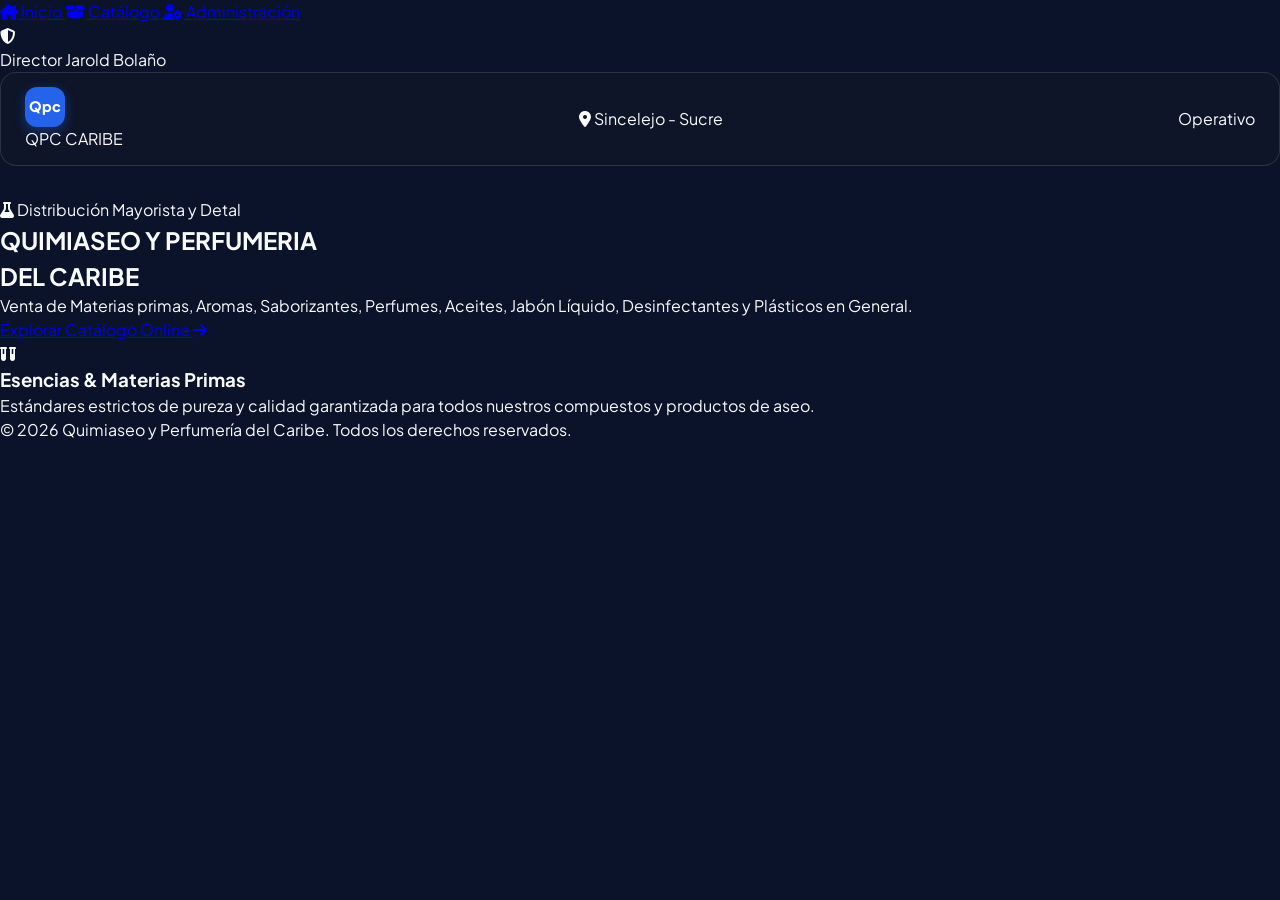
==== commit c2f33c6a: "actualización css" ====
--- a/index.html
+++ b/index.html
@@ -10,22 +10,48 @@
     <link rel="stylesheet" href="https://cdnjs.cloudflare.com/ajax/libs/font-awesome/6.4.0/css/all.min.css">
     <link rel="stylesheet" href="style.css">
 </head>
-<body class="clean-layout-body">
 
-    <!-- Contenedor Principal Completo -->
-    <main class="clean-main-container">
+        <nav class="sidebar-nav">
+            <a href="#" class="nav-item active">
+                <i class="fa-solid fa-house-chimney"></i>
+                <span>Inicio</span>
+            </a>
+            <a href="catalogo.html" class="nav-item">
+                <i class="fa-solid fa-box-open"></i>
+                <span>Catálogo</span>
+            </a>
+            <a href="admin.html" class="nav-item">
+                <i class="fa-solid fa-user-gear"></i>
+                <span>Administración</span>
+            </a>
+        </nav>
+
+        <div class="sidebar-footer-card">
+            <div class="admin-mini-badge">
+                <i class="fa-solid fa-shield-halved"></i>
+            </div>
+            <div class="admin-mini-info">
+                <span class="mini-label">Director</span>
+                <span class="mini-name">Jarold Bolaño</span>
+            </div>
+        </div>
+    </aside>
+
+    <!-- Contenido Principal -->
+    <main class="app-main-content">
         
-        <!-- Header superior corporativo formal -->
+        <!-- Header superior corporativo (ubicación y estado) -->
         <header class="content-header">
-            <div class="header-brand-group">
+            <div class="mobile-brand-tag">
                 <div class="mini-logo-box">Qpc</div>
-                <div class="brand-text-wrapper">
-                    <span class="brand-main-name">QUIMIASEO & PERFUMERÍA</span>
-                    <span class="brand-sub-name">DEL CARIBE</span>
-                </div>
+                <span>QPC CARIBE</span>
             </div>
-            <div class="header-badge-corp">
-                <i class="fa-solid fa-certificate"></i> Calidad Garantizada
+            <div class="header-location">
+                <i class="fa-solid fa-location-dot"></i>
+                <span>Sincelejo - Sucre</span>
+            </div>
+            <div class="header-badge-status">
+                <span class="status-dot"></span> Operativo
             </div>
         </header>
 
@@ -49,7 +75,7 @@
                 </div>
             </div>
 
-            <!-- Panel visual lateral con Info, Director y Ubicación -->
+            <!-- Panel visual lateral -->
             <div class="hero-visual-card">
                 <div class="visual-card-glow"></div>
                 <div class="chemical-icon-box">
@@ -57,28 +83,6 @@
                 </div>
                 <h3>Esencias & Materias Primas</h3>
                 <p>Estándares estrictos de pureza y calidad garantizada para todos nuestros compuestos y productos de aseo.</p>
-
-                <!-- Tarjeta del Administrador / Director -->
-                <div class="admin-profile-box">
-                    <div class="admin-mini-badge">
-                        <i class="fa-solid fa-shield-halved"></i>
-                    </div>
-                    <div class="admin-mini-info">
-                        <span class="mini-label">Director Encargado</span>
-                        <span class="mini-name">Jarold Bolaño</span>
-                    </div>
-                </div>
-
-                <!-- Tarjeta de Ubicación (Justo debajo de Jarold) -->
-                <div class="location-profile-box">
-                    <div class="location-mini-badge">
-                        <i class="fa-solid fa-location-dot"></i>
-                    </div>
-                    <div class="location-mini-info">
-                        <span class="mini-label">Ubicación</span>
-                        <span class="mini-address">Calle 21 No. 23 – 78 Centro, Sincelejo – Sucre</span>
-                    </div>
-                </div>
             </div>
         </section>
 
@@ -86,7 +90,6 @@
         <footer class="content-footer">
             <p>&copy; 2026 Quimiaseo y Perfumería del Caribe. Todos los derechos reservados.</p>
         </footer>
-    </main>
-
+<script src="script.js"></script>
 </body>
 </html>
--- a/style.css
+++ b/style.css
@@ -2,17 +2,17 @@
    VARIABLES Y ESTILOS BASE
    ========================================================== */
 :root {
-  --color-primary: #003399;
-  --color-primary-hover: #002266;
-  --color-secondary: #00b4d8;
-  --color-bg: #f4f6f9;
-  --color-card-bg: #ffffff;
-  --color-text-main: #1e293b;
-  --color-text-muted: #64748b;
-  --color-border: #e2e8f0;
+  --color-primary: #2563eb;
+  --color-primary-hover: #1d4ed8;
+  --color-secondary: #38bdf8;
+  --color-bg-dark: #0b132b;
+  --color-card-bg: rgba(15, 23, 42, 0.85);
+  --color-text-main: #f8fafc;
+  --color-text-muted: #94a3b8;
+  --color-border: rgba(255, 255, 255, 0.12);
   --color-success: #25d366;
   --color-danger: #ef4444;
-  --font-main: 'Poppins', sans-serif;
+  --font-main: 'Plus Jakarta Sans', 'Poppins', sans-serif;
 }
 
 *, *::before, *::after {
@@ -25,367 +25,301 @@
   width: 100%;
   overflow-x: hidden;
   font-family: var(--font-main);
-  background-color: var(--color-bg);
+  background-color: var(--color-bg-dark);
   color: var(--color-text-main);
   line-height: 1.5;
 }
 
-/* ==========================================================
-   ESTILOS DE DISEÑO LIMPIO (AZUL Y BLANCO CORPORATIVO)
-   ========================================================== */
-
-* {
-    box-sizing: border-box;
-    margin: 0;
-    padding: 0;
-}
-
+/* Background con degradado azúl oscuro/noche */
 body.clean-layout-body {
-    font-family: 'Plus Jakarta Sans', sans-serif;
-    background-color: #0b132b;
-    color: #f8fafc;
-    display: flex;
-    justify-content: center;
-    align-items: center;
-    min-height: 100vh;
-    overflow-x: hidden;
-    background: radial-gradient(circle at top right, rgba(37, 99, 235, 0.15), transparent 40%),
-                radial-gradient(circle at bottom left, rgba(30, 64, 175, 0.15), transparent 40%),
-                #0b132b;
-}
-
-/* Contenedor Principal Centrado y Fluido */
+  min-height: 100vh;
+  background: radial-gradient(circle at top right, rgba(37, 99, 235, 0.18), transparent 45%),
+              radial-gradient(circle at bottom left, rgba(30, 64, 175, 0.18), transparent 45%),
+              #0b132b;
+}
+
+/* Contenedor Principal Centrado */
 .clean-main-container {
-    width: 100%;
-    max-width: 1200px;
-    margin: 0 auto;
-    display: flex;
-    flex-direction: column;
-    justify-content: space-between;
-    padding: 2.5rem 3rem;
-    min-height: 100vh;
+  width: 100%;
+  max-width: 1200px;
+  margin: 0 auto;
+  display: flex;
+  flex-direction: column;
+  justify-content: space-between;
+  padding: 2rem 1.5rem;
+  min-height: 100vh;
 }
 
 /* Header Superior Estilizado */
 .content-header {
-    display: flex;
-    justify-content: space-between;
-    align-items: center;
-    margin-bottom: 3rem;
-    background: rgba(15, 23, 42, 0.8);
-    padding: 14px 24px;
-    border-radius: 16px;
-    border: 1px solid rgba(255, 255, 255, 0.1);
-    backdrop-filter: blur(10px);
+  display: flex;
+  justify-content: space-between;
+  align-items: center;
+  margin-bottom: 2rem;
+  background: rgba(15, 23, 42, 0.8);
+  padding: 14px 24px;
+  border-radius: 16px;
+  border: 1px solid var(--color-border);
+  backdrop-filter: blur(12px);
+  -webkit-backdrop-filter: blur(12px);
 }
 
 .header-brand-group {
-    display: flex;
-    align-items: center;
-    gap: 12px;
+  display: flex;
+  align-items: center;
+  gap: 12px;
 }
 
 .mini-logo-box {
-    width: 40px;
-    height: 40px;
-    background: #2563eb;
-    color: white;
-    border-radius: 12px;
-    display: flex;
-    align-items: center;
-    justify-content: center;
-    font-size: 0.9rem;
-    font-weight: 800;
-    box-shadow: 0 4px 12px rgba(37, 99, 235, 0.4);
+  width: 40px;
+  height: 40px;
+  background: var(--color-primary);
+  color: white;
+  border-radius: 12px;
+  display: flex;
+  align-items: center;
+  justify-content: center;
+  font-size: 0.9rem;
+  font-weight: 800;
+  box-shadow: 0 4px 12px rgba(37, 99, 235, 0.4);
 }
 
 .brand-text-wrapper {
-    display: flex;
-    flex-direction: column;
+  display: flex;
+  flex-direction: column;
 }
 
 .brand-main-name {
-    font-size: 0.85rem;
-    font-weight: 800;
-    letter-spacing: 0.8px;
-    color: #ffffff;
+  font-size: 0.85rem;
+  font-weight: 800;
+  letter-spacing: 0.5px;
+  color: #ffffff;
 }
 
 .brand-sub-name {
-    font-size: 0.7rem;
-    font-weight: 600;
-    letter-spacing: 1.5px;
-    color: #60a5fa;
-}
-
-.header-badge-corp {
-    display: flex;
-    align-items: center;
-    gap: 8px;
-    background: rgba(37, 99, 235, 0.15);
-    color: #93c5fd;
-    padding: 8px 16px;
-    border-radius: 50px;
-    font-size: 0.8rem;
-    font-weight: 600;
-    border: 1px solid rgba(37, 99, 235, 0.3);
-}
-
-.header-badge-corp i {
-    color: #60a5fa;
-}
-
-/* Sección Hero (Contenido Central) */
-.content-hero {
-    display: grid;
-    grid-template-columns: 1.3fr 0.9fr;
-    gap: 3rem;
-    align-items: center;
-    margin-bottom: auto;
-    padding: 1rem 0;
-}
-
-.hero-tag {
-    display: inline-flex;
-    align-items: center;
-    gap: 8px;
-    background: rgba(37, 99, 235, 0.15);
-    color: #93c5fd;
-    padding: 6px 16px;
-    border-radius: 20px;
-    font-size: 0.85rem;
-    font-weight: 600;
-    margin-bottom: 1.5rem;
-    border: 1px solid rgba(37, 99, 235, 0.3);
-}
-
-.hero-heading {
-    font-size: clamp(2.2rem, 3.5vw, 3.2rem);
-    font-weight: 800;
-    line-height: 1.15;
-    color: #ffffff;
-    margin-bottom: 1.2rem;
-}
-.text-gradient-cyan {
-    background: linear-gradient(135deg, #38bdf8, #22d3ee);
-    background-clip: text;
-    -webkit-background-clip: text;
-    -webkit-text-fill-color: transparent;
-}
-
-.hero-desc {
-    font-size: 1.05rem;
-    color: #cbd5e1;
-    line-height: 1.6;
-    margin-bottom: 2.5rem;
-    max-width: 600px;
-}
-
-.btn-action-primary {
-    display: inline-flex;
-    align-items: center;
-    gap: 12px;
-    background: #2563eb;
-    color: white;
-    padding: 16px 36px;
-    border-radius: 14px;
-    font-size: 1.05rem;
-    font-weight: 700;
-    text-decoration: none;
-    box-shadow: 0 10px 25px -5px rgba(37, 99, 235, 0.5);
-    transition: all 0.3s ease;
-    border: 1px solid rgba(255, 255, 255, 0.2);
-}
-
-.btn-action-primary:hover {
-    background: #1d4ed8;
-    transform: translateY(-3px);
-    box-shadow: 0 15px 30px -5px rgba(37, 99, 235, 0.7);
-}
-
-/* Tarjeta Visual Secundaria (Derecha) */
-.hero-visual-card {
-    background: rgba(15, 23, 42, 0.85);
-    backdrop-filter: blur(20px);
-    -webkit-backdrop-filter: blur(20px);
-    border: 1px solid rgba(255, 255, 255, 0.1);
-    border-radius: 24px;
-    padding: 2.5rem 2rem;
-    text-align: center;
-    position: relative;
-    overflow: hidden;
-    box-shadow: 0 20px 40px rgba(0, 0, 0, 0.6);
-}
-
-.chemical-icon-box {
-    width: 70px;
-    height: 70px;
-    background: rgba(37, 99, 235, 0.2);
-    color: #60a5fa;
-    border-radius: 20px;
-    display: flex;
-    align-items: center;
-    justify-content: center;
-    font-size: 1.8rem;
-    margin: 0 auto 1.5rem auto;
-    border: 1px solid rgba(37, 99, 235, 0.4);
-}
-
-.hero-visual-card h3 {
-    font-size: 1.2rem;
-    font-weight: 700;
-    color: #ffffff;
-    margin-bottom: 0.8rem;
-}
-
-.hero-visual-card p {
-    font-size: 0.9rem;
-    color: #cbd5e1;
-    line-height: 1.5;
-    margin-bottom: 1.5rem;
-}
-
-/* Tarjeta del Administrador */
-.admin-profile-box {
-    background: rgba(255, 255, 255, 0.05);
-    border: 1px solid rgba(255, 255, 255, 0.1);
-    padding: 12px 16px;
-    border-radius: 14px;
-    display: flex;
-    align-items: center;
-    gap: 12px;
-    text-align: left;
-    margin-top: 1.5rem;
-}
-
-.admin-mini-badge {
-    width: 40px;
-    height: 40px;
-    background: rgba(37, 99, 235, 0.2);
-    color: #93c5fd;
-    border-radius: 12px;
-    display: flex;
-    align-items: center;
-    justify-content: center;
-    font-size: 1rem;
-    flex-shrink: 0;
-}
-
-.admin-mini-info {
-    display: flex;
-    flex-direction: column;
-}
-
-.mini-label {
-    font-size: 0.7rem;
-    color: #94a3b8;
-    text-transform: uppercase;
-    font-weight: 700;
-    letter-spacing: 0.5px;
-}
-
-.mini-name {
-    font-size: 0.9rem;
-    font-weight: 700;
-    color: #ffffff;
-}
-
-/* Tarjeta de Ubicación (Debajo del Director) */
-.location-profile-box {
-    background: rgba(255, 255, 255, 0.03);
-    border: 1px solid rgba(255, 255, 255, 0.08);
-    padding: 12px 16px;
-    border-radius: 14px;
-    display: flex;
-    align-items: center;
-    gap: 12px;
-    text-align: left;
-    margin-top: 10px;
-}
-
-.location-mini-badge {
-    width: 40px;
-    height: 40px;
-    background: rgba(239, 68, 68, 0.15);
-    color: #f87171;
-    border-radius: 12px;
-    display: flex;
-    align-items: center;
-    justify-content: center;
-    font-size: 1.1rem;
-    flex-shrink: 0;
-}
-
-.location-mini-info {
-    display: flex;
-    flex-direction: column;
-}
-
-.mini-address {
-    font-size: 0.85rem;
-    font-weight: 600;
-    color: #e2e8f0;
-    line-height: 1.3;
-}
-
-/* Footer */
-.content-footer {
-    margin-top: 3rem;
-    border-top: 1px solid rgba(255, 255, 255, 0.1);
-    padding-top: 1.5rem;
-    color: #94a3b8;
-    font-size: 0.85rem;
-    text-align: center;
-}
-
-/* Adaptación Móvil */
-@media (max-width: 900px) {
-    .clean-main-container {
-        padding: 1.2rem;
-    }
-    .content-header {
-        flex-direction: column;
-        gap: 12px;
-        text-align: center;
-        padding: 14px;
-    }
-    .header-brand-group {
-        justify-content: center;
-    }
-    .content-hero {
-        grid-template-columns: 1fr;
-        gap: 2rem;
-    }
-    .hero-heading {
-        font-size: 1.9rem;
-    }
-}
-
-/* ==============
+  font-size: 0.7rem;
+  font-weight: 600;
+  letter-spacing: 1.2px;
+  color: #60a5fa;
+}
+
+.btn-back-home {
+  display: inline-flex;
+  align-items: center;
+  gap: 8px;
+  background: rgba(37, 99, 235, 0.15);
+  color: #93c5fd;
+  padding: 8px 18px;
+  border-radius: 50px;
+  font-size: 0.85rem;
+  font-weight: 600;
+  text-decoration: none;
+  border: 1px solid rgba(37, 99, 235, 0.3);
+  transition: all 0.3s ease;
+}
+
+.btn-back-home:hover {
+  background: var(--color-primary);
+  color: #ffffff;
+}
+
 /* ==========================================================
-   CATÁLOGO Y FILTROS (MÓVIL SLIDER)
+   ESTILOS PARA INDEX.HTML (BANNER, BOTONES Y TARJETAS)
+   ========================================================== */
+
+/* Badge superior derecho */
+.header-badge {
+  display: inline-flex;
+  align-items: center;
+  gap: 8px;
+  background: rgba(37, 99, 235, 0.15);
+  border: 1px solid rgba(37, 99, 235, 0.3);
+  color: #60a5fa;
+  padding: 6px 14px;
+  border-radius: 50px;
+  font-size: 0.8rem;
+  font-weight: 700;
+}
+
+/* Banner Principal Hero */
+.hero-section {
+  background: rgba(15, 23, 42, 0.75);
+  border: 1px solid var(--color-border);
+  backdrop-filter: blur(16px);
+  -webkit-backdrop-filter: blur(16px);
+  border-radius: 24px;
+  padding: 3rem 2.5rem;
+  margin-bottom: 2rem;
+  box-shadow: 0 15px 35px rgba(0, 0, 0, 0.4);
+}
+
+.hero-badge-tag {
+  display: inline-flex;
+  align-items: center;
+  gap: 8px;
+  color: #60a5fa;
+  font-size: 0.88rem;
+  font-weight: 700;
+  margin-bottom: 1.2rem;
+  text-transform: uppercase;
+  letter-spacing: 0.5px;
+}
+
+.hero-title {
+  font-size: 2.3rem;
+  font-weight: 800;
+  color: #ffffff;
+  line-height: 1.2;
+  margin-bottom: 1rem;
+  letter-spacing: -0.5px;
+}
+
+.hero-description {
+  font-size: 1rem;
+  color: var(--color-text-muted);
+  max-width: 700px;
+  margin-bottom: 2rem;
+  line-height: 1.6;
+}
+
+/* Botón Destacado "Explorar Catálogo Online" */
+.btn-primary-cta {
+  display: inline-flex;
+  scroll-behavior: smooth;
+  align-items: center;
+  gap: 10px;
+  background: var(--color-primary);
+  color: #ffffff;
+  padding: 14px 28px;
+  border-radius: 12px;
+  font-size: 0.95rem;
+  font-weight: 700;
+  text-decoration: none;
+  box-shadow: 0 6px 20px rgba(37, 99, 235, 0.4);
+  transition: all 0.3s ease;
+}
+
+.btn-primary-cta:hover {
+  background: var(--color-primary-hover);
+  transform: translateY(-2px);
+  box-shadow: 0 8px 25px rgba(37, 99, 235, 0.6);
+}
+
+/* Rejilla de Tarjetas de Información */
+.features-grid {
+  display: grid;
+  grid-template-columns: repeat(auto-fit, minmax(280px, 1fr));
+  gap: 1.5rem;
+  margin-bottom: 2rem;
+}
+
+.feature-card {
+  background: rgba(15, 23, 42, 0.75);
+  border: 1px solid var(--color-border);
+  border-radius: 20px;
+  padding: 1.5rem;
+  display: flex;
+  align-items: flex-start;
+  gap: 1.2rem;
+  backdrop-filter: blur(12px);
+  transition: all 0.3s ease;
+}
+
+.feature-card:hover {
+  transform: translateY(-4px);
+  border-color: rgba(37, 99, 235, 0.4);
+  box-shadow: 0 10px 25px rgba(0, 0, 0, 0.4);
+}
+
+.feature-icon-box {
+  width: 48px;
+  height: 48px;
+  background: rgba(37, 99, 235, 0.15);
+  border: 1px solid rgba(37, 99, 235, 0.3);
+  color: #60a5fa;
+  border-radius: 14px;
+  display: flex;
+  align-items: center;
+  justify-content: center;
+  font-size: 1.2rem;
+  flex-shrink: 0;
+}
+
+.feature-content h3 {
+  font-size: 1.05rem;
+  font-weight: 700;
+  color: #ffffff;
+  margin-bottom: 6px;
+}
+
+.feature-content p {
+  font-size: 0.85rem;
+  color: var(--color-text-muted);
+  line-height: 1.4;
+}
+
+.footer-simple {
+  text-align: center;
+  padding: 1.5rem 0;
+  font-size: 0.8rem;
+  color: #64748b;
+  border-top: 1px solid var(--color-border);
+}
+
+/* ==========================================================
+   SECCIÓN CATÁLOGO, BUSCADOR Y FILTROS
    ========================================================== */
 .catalogo {
-  max-width: 1200px;
-  margin: 1.5rem auto;
-  padding: 0 1rem;
-  width: 100%;
-}
-
-.catalogo h2 {
+  width: 100%;
+  margin-bottom: auto;
+}
+
+.catalogo-titulo, .catalogo h2 {
   text-align: center;
   font-size: 1.8rem;
-  color: var(--color-primary);
-  margin-bottom: 1.25rem;
-}
-
+  font-weight: 800;
+  color: #ffffff;
+  margin-bottom: 1.5rem;
+}
+
+/* Buscador de Productos */
+.contenedor-buscador {
+  max-width: 600px;
+  margin: 0 auto 1.5rem auto;
+  width: 100%;
+}
+
+#input-busqueda {
+  width: 100%;
+  padding: 14px 22px;
+  border-radius: 16px;
+  border: 1px solid var(--color-border);
+  font-family: var(--font-main);
+  font-size: 0.95rem;
+  color: #ffffff;
+  background: rgba(15, 23, 42, 0.8);
+  backdrop-filter: blur(10px);
+  outline: none;
+  transition: all 0.3s ease;
+}
+
+#input-busqueda::placeholder {
+  color: #64748b;
+}
+
+#input-busqueda:focus {
+  border-color: var(--color-primary);
+  box-shadow: 0 0 15px rgba(37, 99, 235, 0.3);
+}
+
+/* Filtros por Categoría */
 .filtros {
   display: flex;
   flex-wrap: nowrap;
   overflow-x: auto;
-  justify-content: flex-start;
-  gap: 8px;
-  margin-bottom: 1.5rem;
+  justify-content: center;
+  gap: 10px;
+  margin-bottom: 2rem;
   padding-bottom: 6px;
   -webkit-overflow-scrolling: touch;
   scrollbar-width: none;
@@ -398,52 +332,55 @@
 .btn-filtro {
   flex-shrink: 0;
   white-space: nowrap;
-  background-color: #ffffff;
-  border: 1px solid var(--color-border);
-  padding: 8px 16px;
-  border-radius: 20px;
+  background: rgba(255, 255, 255, 0.05);
+  border: 1px solid var(--color-border);
+  padding: 9px 20px;
+  border-radius: 50px;
   font-family: var(--font-main);
   font-size: 0.85rem;
-  font-weight: 500;
+  font-weight: 600;
   color: var(--color-text-muted);
   cursor: pointer;
-  transition: all 0.2s ease;
+  transition: all 0.3s ease;
 }
 
 .btn-filtro:hover,
 .btn-filtro.activo {
-  background-color: var(--color-primary);
+  background: var(--color-primary);
   color: #ffffff;
   border-color: var(--color-primary);
+  box-shadow: 0 4px 14px rgba(37, 99, 235, 0.4);
 }
 
 /* ==========================================================
-   GRID DE PRODUCTOS Y TARJETAS
+   GRID DE PRODUCTOS Y TARJETAS DINÁMICAS
    ========================================================== */
 .productos {
   display: grid;
   grid-template-columns: repeat(auto-fill, minmax(260px, 1fr));
-  gap: 1.25rem;
+  gap: 1.5rem;
   width: 100%;
 }
 
 .producto {
-  background-color: var(--color-card-bg);
-  border-radius: 16px;
-  padding: 1rem;
-  box-shadow: 0 4px 15px rgba(0, 0, 0, 0.05);
+  background: var(--color-card-bg);
+  backdrop-filter: blur(16px);
+  -webkit-backdrop-filter: blur(16px);
+  border: 1px solid var(--color-border);
+  border-radius: 20px;
+  padding: 1.25rem;
   display: flex;
   flex-direction: column;
   justify-content: space-between;
-  transition: transform 0.2s ease, box-shadow 0.2s ease;
+  transition: all 0.3s ease;
   position: relative;
-  min-width: 0;
-  width: 100%;
+  box-shadow: 0 10px 25px rgba(0, 0, 0, 0.3);
 }
 
 .producto:hover {
-  transform: translateY(-4px);
-  box-shadow: 0 8px 25px rgba(0, 0, 0, 0.1);
+  transform: translateY(-5px);
+  border-color: rgba(37, 99, 235, 0.4);
+  box-shadow: 0 15px 35px rgba(0, 0, 0, 0.5);
 }
 
 .producto.oculto {
@@ -451,18 +388,19 @@
 }
 
 .producto.agotado {
-  opacity: 0.7;
+  opacity: 0.65;
 }
 
 /* Imagen y Badges */
 .producto-imagen-wrap {
   position: relative;
   width: 100%;
-  height: 180px;
-  border-radius: 12px;
+  height: 170px;
+  border-radius: 14px;
   overflow: hidden;
-  background-color: #f1f5f9;
-  margin-bottom: 0.85rem;
+  background-color: rgba(255, 255, 255, 0.03);
+  margin-bottom: 1rem;
+  border: 1px solid rgba(255, 255, 255, 0.05);
 }
 
 .producto-img {
@@ -483,13 +421,14 @@
   justify-content: center;
   font-size: 3rem;
   height: 100%;
+  color: #60a5fa;
 }
 
 .badge-categoria {
   position: absolute;
   top: 10px;
   left: 10px;
-  background-color: rgba(0, 51, 153, 0.85);
+  background: rgba(37, 99, 235, 0.85);
   color: #ffffff;
   font-size: 0.7rem;
   font-weight: 700;
@@ -513,13 +452,13 @@
   z-index: 2;
 }
 
-/* Títulos y Contenido */
+/* Títulos y Contenido de Tarjetas */
 .producto h3 {
   font-size: 1.05rem;
-  color: var(--color-text-main);
+  font-weight: 700;
+  color: #ffffff;
   margin-bottom: 4px;
   line-height: 1.3;
-  word-break: break-word;
 }
 
 .producto-descripcion {
@@ -531,14 +470,15 @@
 
 .precio-referencia {
   font-size: 0.82rem;
-  color: var(--color-text-main);
-  background-color: #f8fafc;
+  color: #e2e8f0;
+  background: rgba(255, 255, 255, 0.05);
+  border: 1px solid rgba(255, 255, 255, 0.08);
   padding: 6px 10px;
   border-radius: 8px;
   margin-bottom: 10px;
 }
 
-/* Selección de Cantidades y Presets Adaptables */
+/* Presets y Selección de Cantidad */
 .seccion-seleccion-granel {
   margin-bottom: 10px;
   width: 100%;
@@ -561,13 +501,13 @@
 }
 
 .btn-preset {
-  background-color: #f1f5f9;
+  background: rgba(255, 255, 255, 0.05);
   border: 1px solid var(--color-border);
   padding: 6px 2px;
   border-radius: 8px;
   font-size: 0.72rem;
   font-weight: 600;
-  color: var(--color-text-main);
+  color: #cbd5e1;
   cursor: pointer;
   white-space: nowrap;
   overflow: hidden;
@@ -578,21 +518,19 @@
 
 .btn-preset:hover,
 .btn-preset.activo {
-  background-color: var(--color-primary);
+  background: var(--color-primary);
   color: #ffffff;
   border-color: var(--color-primary);
 }
 
-/* Separador */
 .separador-cantidad {
   display: flex;
   align-items: center;
   text-align: center;
-  color: #94a3b8;
+  color: #64748b;
   font-size: 0.65rem;
   font-weight: 600;
   text-transform: uppercase;
-  letter-spacing: 0.5px;
   margin: 6px 0;
 }
 
@@ -606,22 +544,21 @@
 .separador-cantidad::before { margin-right: .5em; }
 .separador-cantidad::after { margin-left: .5em; }
 
-/* Grupo de Input + Unidad integrada */
+/* Input Cantidad y Unidad */
 .input-cantidad-group {
   display: flex;
   align-items: center;
-  background-color: #f8fafc;
-  border: 1.5px solid #cbd5e1;
+  background: rgba(15, 23, 42, 0.9);
+  border: 1px solid var(--color-border);
   border-radius: 10px;
   overflow: hidden;
-  transition: all 0.2s ease-in-out;
+  transition: all 0.2s ease;
   width: 100%;
 }
 
 .input-cantidad-group:focus-within {
   border-color: var(--color-primary);
-  background-color: #ffffff;
-  box-shadow: 0 0 0 3px rgba(0, 51, 153, 0.12);
+  box-shadow: 0 0 10px rgba(37, 99, 235, 0.3);
 }
 
 .input-cantidad-group input {
@@ -635,24 +572,16 @@
   text-align: center;
   font-weight: 700;
   font-size: 0.95rem !important;
-  color: var(--color-text-main);
-  -moz-appearance: textfield;
-  appearance: textfield;
-}
-
-.input-cantidad-group input::-webkit-outer-spin-button,
-.input-cantidad-group input::-webkit-inner-spin-button {
-  -webkit-appearance: none;
-  margin: 0;
+  color: #ffffff;
 }
 
 .input-cantidad-group .unidad {
   padding: 8px 10px;
-  background-color: #e2e8f0;
-  color: #475569;
+  background: rgba(255, 255, 255, 0.08);
+  color: #94a3b8;
   font-weight: 700;
   font-size: 0.8rem;
-  border-left: 1px solid #cbd5e1;
+  border-left: 1px solid var(--color-border);
   user-select: none;
   flex-shrink: 0;
 }
@@ -661,19 +590,20 @@
   width: 100%;
   padding: 8px 10px;
   border-radius: 10px;
-  border: 1.5px solid #cbd5e1;
-  background-color: #f8fafc;
+  border: 1px solid var(--color-border);
+  background: rgba(15, 23, 42, 0.9);
   font-family: var(--font-main);
   font-size: 0.85rem;
   font-weight: 600;
-  color: var(--color-text-main);
+  color: #ffffff;
   outline: none;
   margin-bottom: 8px;
 }
 
 /* Subtotal y Botón Agregar */
 .subtotal-card-box {
-  background-color: #eff6ff;
+  background: rgba(37, 99, 235, 0.12);
+  border: 1px solid rgba(37, 99, 235, 0.25);
   border-radius: 10px;
   padding: 8px;
   text-align: center;
@@ -682,7 +612,7 @@
 
 .subtotal-label {
   font-size: 0.7rem;
-  color: var(--color-text-muted);
+  color: #93c5fd;
   text-transform: uppercase;
   letter-spacing: 0.5px;
   display: block;
@@ -691,12 +621,12 @@
 .precio-total-dinamico {
   font-size: 1.2rem;
   font-weight: 800;
-  color: var(--color-primary);
+  color: #ffffff;
 }
 
 .btn-agregar-carrito {
   width: 100%;
-  background-color: var(--color-primary);
+  background: var(--color-primary);
   color: #ffffff;
   border: none;
   padding: 11px;
@@ -705,39 +635,46 @@
   font-size: 0.88rem;
   font-weight: 700;
   cursor: pointer;
-  transition: background-color 0.2s ease;
+  transition: all 0.3s ease;
 }
 
 .btn-agregar-carrito:hover {
-  background-color: var(--color-primary-hover);
+  background: var(--color-primary-hover);
+  box-shadow: 0 4px 12px rgba(37, 99, 235, 0.4);
 }
 
 .btn-agregar-carrito:disabled {
-  background-color: #cbd5e1;
+  background: rgba(255, 255, 255, 0.1);
+  color: #64748b;
   cursor: not-allowed;
-}
-
+  box-shadow: none;
+}
 
 /* ==========================================================
-   CARRITO FLOTANTE Y MODAL
+   CARRITO FLOTANTE Y MODALES (DARK GLASS)
    ========================================================== */
 .btn-carrito-flotante {
   position: fixed;
-  bottom: 20px;
-  right: 20px;
-  background-color: var(--color-primary);
-  color: #ffffff;
-  border: none;
-  width: 56px;
-  height: 56px;
+  bottom: 24px;
+  right: 24px;
+  background: var(--color-primary);
+  color: #ffffff;
+  border: 1px solid rgba(255, 255, 255, 0.2);
+  width: 58px;
+  height: 58px;
   border-radius: 50%;
-  font-size: 1.2rem;
+  font-size: 1.25rem;
   cursor: pointer;
-  box-shadow: 0 6px 20px rgba(0, 0, 0, 0.25);
+  box-shadow: 0 8px 25px rgba(37, 99, 235, 0.5);
   display: flex;
   align-items: center;
   justify-content: center;
   z-index: 99;
+  transition: transform 0.3s ease;
+}
+
+.btn-carrito-flotante:hover {
+  transform: scale(1.08);
 }
 
 #contador-carrito {
@@ -748,7 +685,7 @@
   color: #ffffff;
   font-size: 0.72rem;
   font-weight: 800;
-  padding: 2px 6px;
+  padding: 2px 7px;
   border-radius: 10px;
 }
 
@@ -758,7 +695,8 @@
   left: 0;
   width: 100%;
   height: 100%;
-  background-color: rgba(0, 0, 0, 0.6);
+  background: rgba(0, 0, 0, 0.75);
+  backdrop-filter: blur(8px);
   display: flex;
   align-items: center;
   justify-content: center;
@@ -777,20 +715,23 @@
 }
 
 .modal-contenido {
-  background-color: #ffffff;
+  background: #0f172a;
+  border: 1px solid var(--color-border);
+  color: #ffffff;
   width: 100%;
   max-width: 480px;
-  max-height: 85vh;
+  max-height: 88vh;
   border-radius: 20px;
   display: flex;
   flex-direction: column;
   overflow: hidden;
-  box-shadow: 0 10px 30px rgba(0, 0, 0, 0.2);
+  box-shadow: 0 20px 40px rgba(0, 0, 0, 0.8);
 }
 
 .modal-header {
-  padding: 1rem 1.2rem;
-  background-color: var(--color-primary);
+  padding: 1.2rem;
+  background: rgba(37, 99, 235, 0.15);
+  border-bottom: 1px solid var(--color-border);
   color: #ffffff;
   display: flex;
   justify-content: space-between;
@@ -798,7 +739,8 @@
 }
 
 .modal-header h2 {
-  font-size: 1.1rem;
+  font-size: 1.15rem;
+  font-weight: 700;
 }
 
 .modal-header-acciones {
@@ -808,21 +750,26 @@
 }
 
 .btn-vaciar {
-  background: rgba(255, 255, 255, 0.2);
-  border: none;
-  color: #ffffff;
-  padding: 4px 10px;
-  border-radius: 6px;
+  background: rgba(239, 68, 68, 0.2);
+  border: 1px solid rgba(239, 68, 68, 0.4);
+  color: #f87171;
+  padding: 5px 12px;
+  border-radius: 8px;
   font-size: 0.75rem;
+  font-weight: 600;
   cursor: pointer;
 }
 
 .btn-cerrar {
   background: none;
   border: none;
-  color: #ffffff;
+  color: #94a3b8;
   font-size: 1.3rem;
   cursor: pointer;
+}
+
+.btn-cerrar:hover {
+  color: #ffffff;
 }
 
 .modal-body {
@@ -841,7 +788,7 @@
   align-items: center;
   justify-content: space-between;
   padding: 10px 0;
-  border-bottom: 1px solid var(--color-border);
+  border-bottom: 1px solid rgba(255, 255, 255, 0.08);
   gap: 8px;
 }
 
@@ -849,7 +796,7 @@
   display: flex;
   align-items: center;
   gap: 6px;
-  background-color: #f1f5f9;
+  background: rgba(255, 255, 255, 0.06);
   padding: 4px 8px;
   border-radius: 8px;
   flex-shrink: 0;
@@ -860,7 +807,7 @@
   border: none;
   font-weight: 800;
   cursor: pointer;
-  color: var(--color-primary);
+  color: #60a5fa;
 }
 
 .item-nombre {
@@ -868,12 +815,13 @@
   font-size: 0.82rem;
   font-weight: 600;
   word-break: break-word;
+  color: #f1f5f9;
 }
 
 .item-subtotal {
   font-size: 0.85rem;
   font-weight: 700;
-  color: var(--color-primary);
+  color: #60a5fa;
   flex-shrink: 0;
 }
 
@@ -888,7 +836,8 @@
 
 /* Domicilio y Resumen */
 .opcion-domicilio {
-  background-color: #f8fafc;
+  background: rgba(255, 255, 255, 0.04);
+  border: 1px solid rgba(255, 255, 255, 0.08);
   padding: 12px;
   border-radius: 12px;
   margin-bottom: 1.2rem;
@@ -898,6 +847,7 @@
   font-size: 0.85rem;
   font-weight: 700;
   margin-bottom: 8px;
+  color: #ffffff;
 }
 
 .radio-group {
@@ -906,6 +856,7 @@
   font-size: 0.8rem;
   margin-bottom: 10px;
   flex-wrap: wrap;
+  color: #cbd5e1;
 }
 
 .input-direccion {
@@ -913,8 +864,11 @@
   padding: 10px;
   border-radius: 8px;
   border: 1px solid var(--color-border);
+  background: rgba(15, 23, 42, 0.8);
+  color: #ffffff;
   font-family: var(--font-main);
   font-size: 0.85rem;
+  outline: none;
 }
 
 .resumen-precios {
@@ -928,14 +882,14 @@
 }
 
 .total-resaltado {
-  font-size: 1.25rem;
+  font-size: 1.3rem;
   font-weight: 800;
-  color: var(--color-primary);
+  color: #ffffff;
 }
 
 #btn-enviar-pedido {
   width: 100%;
-  background-color: var(--color-success);
+  background: var(--color-success);
   color: #ffffff;
   border: none;
   padding: 14px;
@@ -945,27 +899,31 @@
   font-size: 0.95rem;
   cursor: pointer;
   transition: opacity 0.2s ease;
+  box-shadow: 0 4px 14px rgba(37, 211, 102, 0.3);
 }
 
 #btn-enviar-pedido:hover {
   opacity: 0.9;
 }
 
-/* Zoom Imagen Modal */
+/* Modal Zoom Imagen */
 #zoom-imagen-actual {
   max-width: 90%;
   max-height: 80vh;
-  border-radius: 12px;
+  border-radius: 16px;
+  border: 1px solid var(--color-border);
 }
 
 /* ==========================================================
-   PIE DE PÁGINA
+   FOOTER
    ========================================================== */
 .footer {
-  background-color: #0f172a;
+  background: rgba(15, 23, 42, 0.8);
+  border-top: 1px solid var(--color-border);
   color: #ffffff;
   padding: 2.5rem 1rem 1rem;
-  margin-top: auto;
+  margin-top: 3rem;
+  border-radius: 20px 20px 0 0;
   width: 100%;
 }
 
@@ -1005,234 +963,59 @@
 .footer-derechos {
   text-align: center;
   padding-top: 1.2rem;
-  border-top: 1px solid #334155;
+  border-top: 1px solid rgba(255, 255, 255, 0.08);
   font-size: 0.75rem;
   color: #64748b;
 }
 
 /* ==========================================================
-   BUSCADOR DE PRODUCTOS
+   ADAPTACIONES MÓVILES (PREVENIR ZOOM EN INPUTS Y AJUSTES)
    ========================================================== */
-.contenedor-buscador {
-  max-width: 500px;
-  margin: 0 auto 1.25rem auto;
-  width: 100%;
-}
-
-#input-busqueda {
-  width: 100%;
-  padding: 12px 20px;
-  border-radius: 25px;
-  border: 1.5px solid var(--color-border);
-  font-family: var(--font-main);
-  font-size: 0.95rem;
-  color: var(--color-text-main);
-  background-color: #ffffff;
-  box-shadow: 0 2px 8px rgba(0, 0, 0, 0.04);
-  outline: none;
-  transition: all 0.2s ease;
-}
-
-
-
-
-
-
-
-
-
-
-/* BOTÓN Y CONTENEDOR DESPLEGABLE DE KPIS */
-.kpi-wrapper {
-  margin-bottom: 20px;
-}
-
-.kpi-grid {
-  display: grid;
-  grid-template-columns: repeat(auto-fit, minmax(180px, 1fr));
-  gap: 14px;
-  margin-top: 14px;
-  animation: fadeIn 0.3s ease-out;
-}
-
-.kpi-card {
-  background: var(--card-bg);
-  border-radius: var(--radius-card);
-  padding: 16px;
-  border: 1px solid var(--border-color);
-  box-shadow: var(--shadow-sm);
-  display: flex;
-  align-items: center;
-  gap: 14px;
-}
-
-.kpi-icon {
-  width: 44px;
-  height: 44px;
-  border-radius: 50%;
-  display: flex;
-  align-items: center;
-  justify-content: center;
-  font-size: 1.2rem;
-  flex-shrink: 0;
-}
-
-.kpi-icon.blue { background: #e0f2fe; color: var(--brand-blue); }
-.kpi-icon.red { background: #fee2e2; color: var(--badge-red); }
-.kpi-icon.yellow { background: #fef3c7; color: #d97706; }
-
-.kpi-info h3 { font-size: 1.4rem; font-weight: 800; color: var(--brand-title); line-height: 1; }
-.kpi-info p { font-size: 0.78rem; color: var(--text-muted); font-weight: 600; margin-top: 4px; }
-
-/* Contenedor principal de los indicadores */
-#kpi-container {
-  display: grid;
-  grid-template-columns: repeat(auto-fit, minmax(220px, 1fr));
-  gap: 1rem;
-  margin-top: 1rem;
-  margin-bottom: 1.5rem;
-}
-
-/* Ocultar si tiene la clase hidden */
-#kpi-container.hidden {
-  display: none !important;
-}
-
-/* Estilo de cada tarjeta */
-.kpi-card {
-  background: #ffffff;
-  border: 1px solid #e2e8f0;
-  border-radius: 12px;
-  padding: 1rem 1.25rem;
-  display: flex;
-  align-items: center;
-  gap: 1rem;
-  box-shadow: 0 1px 3px rgba(0, 0, 0, 0.05);
-}
-
-/* Iconos decorativos */
-.kpi-icon {
-  width: 45px;
-  height: 45px;
-  border-radius: 10px;
-  display: flex;
-  align-items: center;
-  justify-content: center;
-  font-size: 1.2rem;
-}
-
-.kpi-icon.total { background: #e0f2fe; color: #0284c7; }
-.kpi-icon.agotados { background: #fee2e2; color: #dc2626; }
-.kpi-icon.bajo { background: #fef3c7; color: #d97706; }
-
-/* Textos e indicadores */
-.kpi-info h3 {
-  font-size: 1.5rem;
-  font-weight: 700;
-  margin: 0;
-  color: #0f172a;
-  line-height: 1.2;
-}
-
-.kpi-info p {
-  margin: 0;
-  font-size: 0.85rem;
-  color: #64748b;
-  font-weight: 500;
-}
-
-
-
-#input-busqueda:focus {
-  border-color: var(--color-primary);
-  box-shadow: 0 4px 12px rgba(0, 51, 153, 0.15);
-}
-
 @media (max-width: 768px) {
-  #input-busqueda {
-    font-size: 16px !important; /* Evita zoom automático en móviles */
+  .clean-main-container {
+    padding: 1.2rem 0.8rem;
   }
-}
-
-/* Evitar zoom automático en el buscador para celulares */
-#input-busqueda {
-  font-size: 16px !important;
-}
-
-/* ==========================================================
-   MEDIA QUERIES PARA RESPONSIVIDAD MÓVIL
-   ========================================================== */
-@media (max-width: 600px) {
-  .header {
-    padding: 0.75rem 1rem;
+
+  .content-header {
+    flex-direction: column;
+    gap: 12px;
+    text-align: center;
   }
 
-  .logo span {
-    font-size: 0.8rem;
+  .hero-section {
+    padding: 1.8rem 1.2rem;
   }
 
-  .logo-circulo-header {
-    width: 34px;
-    height: 34px;
-    font-size: 0.8rem;
-  }
-
-  .hero-inicio {
-    margin: 1.5rem auto;
-    padding: 0 1rem;
-  }
-
-  .hero-card {
-    padding: 2rem 1.25rem;
-  }
-
-  .hero-inicio h1 {
+  .hero-title {
     font-size: 1.6rem;
   }
 
-  .hero-descripcion {
-    font-size: 0.92rem;
+  .hero-description {
+    font-size: 0.95rem;
   }
 
-  .catalogo {
-    margin: 1rem auto;
-    padding: 0 0.75rem;
+  .btn-primary-cta {
+    width: 100%;
+    justify-content: center;
   }
 
-  .catalogo h2 {
-    font-size: 1.5rem;
-    margin-bottom: 1rem;
+  .filtros {
+    justify-content: flex-start;
   }
 
-  .productos {
-    grid-template-columns: 1fr;
-    gap: 1rem;
-  }
-
-  .producto {
-    padding: 0.88rem;
-  }
-
-  .producto-imagen-wrap {
-    height: 160px;
-  }
-
-  .btn-carrito-flotante {
-    bottom: 15px;
-    right: 15px;
-    width: 50px;
-    height: 50px;
-    font-size: 1.1rem;
-  }
-}
-
-/* Prevenir zoom automático al escribir en celulares */
-@media (max-width: 768px) {
   .input-cantidad-group input,
   .input-direccion,
   .select-estilizado,
+  #input-busqueda,
   input[type="number"],
   input[type="text"] {
-    font-size: 16px !important;
+    font-size: 16px !important; /* Previene el auto-zoom en dispositivos móviles */
+  }
+
+  .btn-carrito-flotante {
+    bottom: 16px;
+    right: 16px;
+    width: 52px;
+    height: 52px;
   }
 }
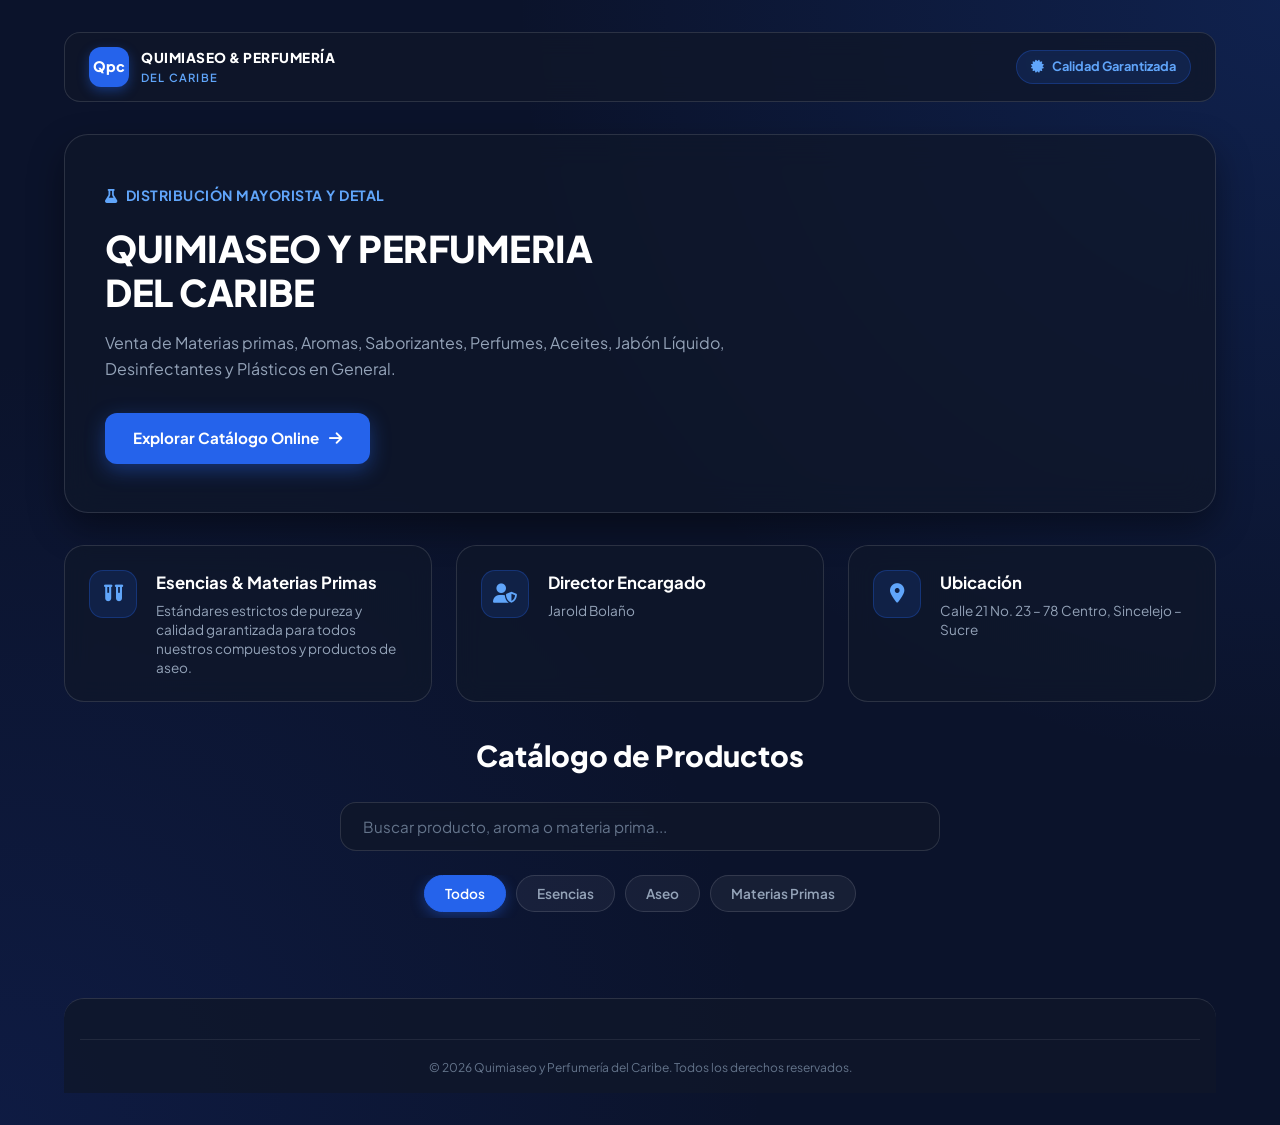
==== commit 24c206a0: "actualización css" ====
--- a/index.html
+++ b/index.html
@@ -1,95 +1,125 @@
 <!DOCTYPE html>
 <html lang="es">
 <head>
-    <meta charset="UTF-8">
-    <meta name="viewport" content="width=device-width, initial-scale=1.0">
-    <title>Quimiaseo y Perfumería del Caribe</title>
-    <!-- Tipografía moderna -->
-    <link href="https://fonts.googleapis.com/css2?family=Plus+Jakarta+Sans:wght@400;500;600;700;800&display=swap" rel="stylesheet">
-    <!-- Iconos FontAwesome -->
-    <link rel="stylesheet" href="https://cdnjs.cloudflare.com/ajax/libs/font-awesome/6.4.0/css/all.min.css">
-    <link rel="stylesheet" href="style.css">
+  <meta charset="UTF-8">
+  <meta name="viewport" content="width=device-width, initial-scale=1.0">
+  <title>Quimiaseo y Perfumería del Caribe - Inicio</title>
+  
+  <!-- Tipografía Google Fonts -->
+  <link rel="preconnect" href="https://fonts.googleapis.com">
+  <link rel="preconnect" href="https://fonts.gstatic.com" crossorigin>
+  <link href="https://fonts.googleapis.com/css2?family=Plus+Jakarta+Sans:wght@400;500;600;700;800&family=Poppins:wght@400;500;600;700;800&display=swap" rel="stylesheet">
+  
+  <!-- Iconos FontAwesome -->
+  <link rel="stylesheet" href="https://cdnjs.cloudflare.com/ajax/libs/font-awesome/6.4.0/css/all.min.css">
+  
+  <!-- Hoja de estilos -->
+  <link rel="stylesheet" href="style.css">
 </head>
+<body class="clean-layout-body">
 
-        <nav class="sidebar-nav">
-            <a href="#" class="nav-item active">
-                <i class="fa-solid fa-house-chimney"></i>
-                <span>Inicio</span>
-            </a>
-            <a href="catalogo.html" class="nav-item">
-                <i class="fa-solid fa-box-open"></i>
-                <span>Catálogo</span>
-            </a>
-            <a href="admin.html" class="nav-item">
-                <i class="fa-solid fa-user-gear"></i>
-                <span>Administración</span>
-            </a>
-        </nav>
+  <div class="clean-main-container">
 
-        <div class="sidebar-footer-card">
-            <div class="admin-mini-badge">
-                <i class="fa-solid fa-shield-halved"></i>
-            </div>
-            <div class="admin-mini-info">
-                <span class="mini-label">Director</span>
-                <span class="mini-name">Jarold Bolaño</span>
-            </div>
+    <!-- ENCABEZADO SUPERIOR -->
+    <header class="content-header">
+      <div class="header-brand-group">
+        <div class="mini-logo-box">Qpc</div>
+        <div class="brand-text-wrapper">
+          <span class="brand-main-name">QUIMIASEO & PERFUMERÍA</span>
+          <span class="brand-sub-name">DEL CARIBE</span>
         </div>
-    </aside>
+      </div>
+      <div class="header-badge">
+        <i class="fa-solid fa-certificate"></i>
+        <span>Calidad Garantizada</span>
+      </div>
+    </header>
 
-    <!-- Contenido Principal -->
-    <main class="app-main-content">
-        
-        <!-- Header superior corporativo (ubicación y estado) -->
-        <header class="content-header">
-            <div class="mobile-brand-tag">
-                <div class="mini-logo-box">Qpc</div>
-                <span>QPC CARIBE</span>
-            </div>
-            <div class="header-location">
-                <i class="fa-solid fa-location-dot"></i>
-                <span>Sincelejo - Sucre</span>
-            </div>
-            <div class="header-badge-status">
-                <span class="status-dot"></span> Operativo
-            </div>
-        </header>
+    <!-- SECCIÓN HERO / BANNER PRINCIPAL -->
+    <section class="hero-section">
+      <div class="hero-badge-tag">
+        <i class="fa-solid fa-flask"></i> Distribución Mayorista y Detal
+      </div>
+      
+      <h1 class="hero-title">QUIMIASEO Y PERFUMERIA<br>DEL CARIBE</h1>
+      
+      <p class="hero-description">
+        Venta de Materias primas, Aromas, Saborizantes, Perfumes, Aceites, Jabón Líquido, Desinfectantes y Plásticos en General.
+      </p>
 
-        <!-- Bloque Hero Inmersivo -->
-        <section class="content-hero">
-            <div class="hero-text-block">
-                <div class="hero-tag">
-                    <i class="fa-solid fa-flask"></i> Distribución Mayorista y Detal
-                </div>
-                <h1 class="hero-heading">
-                    QUIMIASEO Y PERFUMERIA <br><span class="text-gradient-cyan">DEL CARIBE</span>
-                </h1>
-                <p class="hero-desc">
-                    Venta de Materias primas, Aromas, Saborizantes, Perfumes, Aceites, Jabón Líquido, Desinfectantes y Plásticos en General.
-                </p>
-                <div class="hero-actions">
-                    <a href="catalogo.html" class="btn-action-primary">
-                        <span>Explorar Catálogo Online</span>
-                        <i class="fa-solid fa-arrow-right"></i>
-                    </a>
-                </div>
-            </div>
+      <div class="hero-actions">
+        <!-- El enlace apunta al ID #seccion-catalogo -->
+        <a href="catalogo.html" class="btn-primary-cta">
+          <span>Explorar Catálogo Online</span>
+          <i class="fa-solid fa-arrow-right"></i>
+        </a>
+      </div>
+    </section>
 
-            <!-- Panel visual lateral -->
-            <div class="hero-visual-card">
-                <div class="visual-card-glow"></div>
-                <div class="chemical-icon-box">
-                    <i class="fa-solid fa-vials"></i>
-                </div>
-                <h3>Esencias & Materias Primas</h3>
-                <p>Estándares estrictos de pureza y calidad garantizada para todos nuestros compuestos y productos de aseo.</p>
-            </div>
-        </section>
+    <!-- REJILLA DE TARJETAS INFORMATIVAS -->
+    <section class="features-grid">
+      
+      <div class="feature-card">
+        <div class="feature-icon-box">
+          <i class="fa-solid fa-vials"></i>
+        </div>
+        <div class="feature-content">
+          <h3>Esencias & Materias Primas</h3>
+          <p>Estándares estrictos de pureza y calidad garantizada para todos nuestros compuestos y productos de aseo.</p>
+        </div>
+      </div>
 
-        <!-- Footer integrado -->
-        <footer class="content-footer">
-            <p>&copy; 2026 Quimiaseo y Perfumería del Caribe. Todos los derechos reservados.</p>
-        </footer>
-<script src="script.js"></script>
+      <div class="feature-card">
+        <div class="feature-icon-box">
+          <i class="fa-solid fa-user-shield"></i>
+        </div>
+        <div class="feature-content">
+          <h3>Director Encargado</h3>
+          <p>Jarold Bolaño</p>
+        </div>
+      </div>
+
+      <div class="feature-card">
+        <div class="feature-icon-box">
+          <i class="fa-solid fa-location-dot"></i>
+        </div>
+        <div class="feature-content">
+          <h3>Ubicación</h3>
+          <p>Calle 21 No. 23 – 78 Centro, Sincelejo – Sucre</p>
+        </div>
+      </div>
+
+    </section>
+
+    <!-- SECCIÓN CATÁLOGO (AQUÍ BAJARÁ EL BOTÓN) -->
+    <section class="catalogo" id="seccion-catalogo">
+      <h2 class="catalogo-titulo">Catálogo de Productos</h2>
+      
+      <!-- Buscador -->
+      <div class="contenedor-buscador">
+        <input type="text" id="input-busqueda" placeholder="Buscar producto, aroma o materia prima...">
+      </div>
+
+      <!-- Filtros -->
+      <div class="filtros">
+        <button class="btn-filtro activo" data-categoria="todos">Todos</button>
+        <button class="btn-filtro" data-categoria="esencias">Esencias</button>
+        <button class="btn-filtro" data-categoria="aseo">Aseo</button>
+        <button class="btn-filtro" data-categoria="materias-primas">Materias Primas</button>
+      </div>
+
+      <!-- Grid de Productos (Rellenado dinámicamente por script.js) -->
+      <div class="productos" id="contenedor-productos">
+      </div>
+    </section>
+
+    <!-- PIE DE PÁGINA -->
+    <footer class="footer">
+      <div class="footer-derechos">
+        <p>&copy; 2026 Quimiaseo y Perfumería del Caribe. Todos los derechos reservados.</p>
+      </div>
+    </footer>
+
+  </div>
 </body>
 </html>
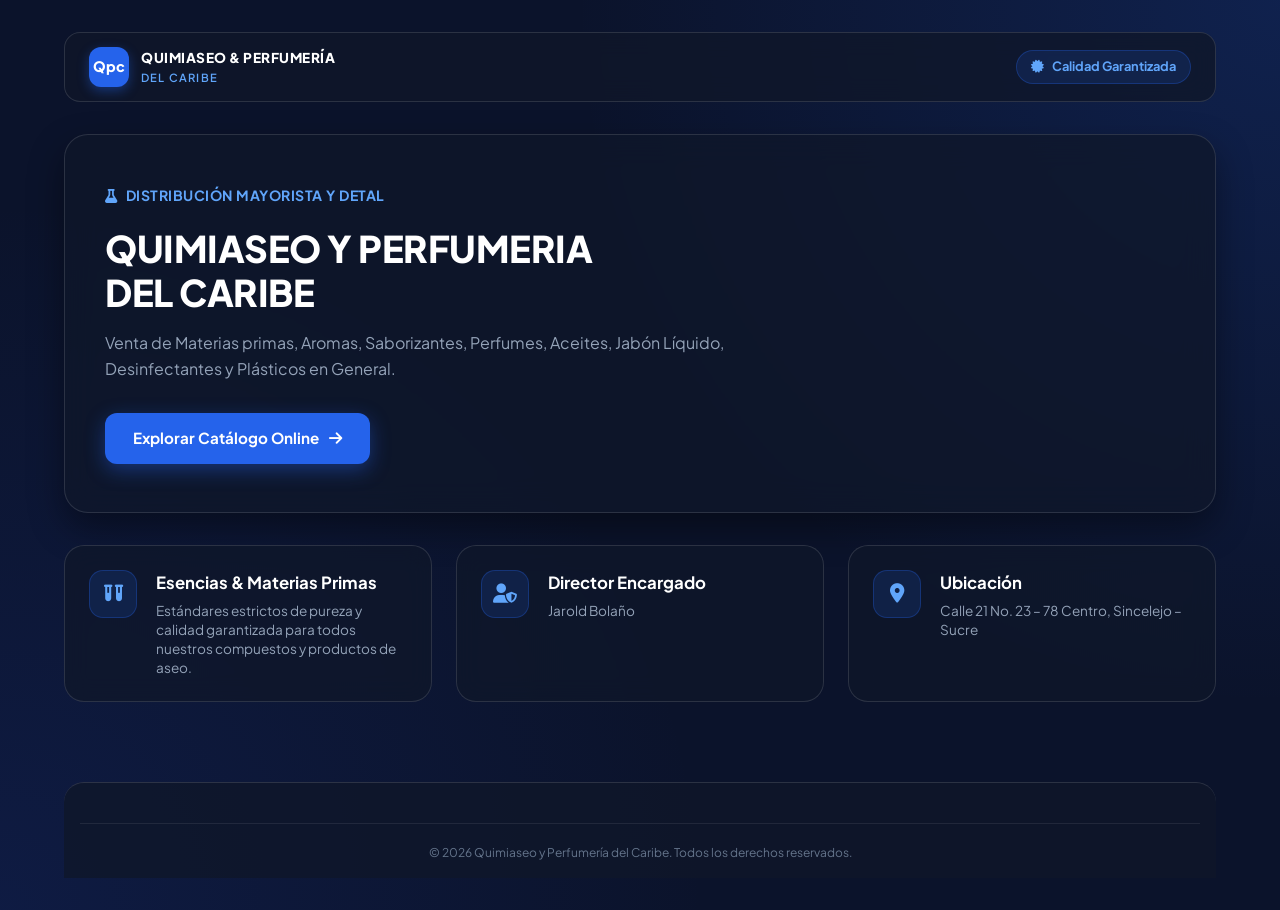
==== commit 8f6340ec: "actualización css" ====
--- a/index.html
+++ b/index.html
@@ -91,27 +91,6 @@
 
     </section>
 
-    <!-- SECCIÓN CATÁLOGO (AQUÍ BAJARÁ EL BOTÓN) -->
-    <section class="catalogo" id="seccion-catalogo">
-      <h2 class="catalogo-titulo">Catálogo de Productos</h2>
-      
-      <!-- Buscador -->
-      <div class="contenedor-buscador">
-        <input type="text" id="input-busqueda" placeholder="Buscar producto, aroma o materia prima...">
-      </div>
-
-      <!-- Filtros -->
-      <div class="filtros">
-        <button class="btn-filtro activo" data-categoria="todos">Todos</button>
-        <button class="btn-filtro" data-categoria="esencias">Esencias</button>
-        <button class="btn-filtro" data-categoria="aseo">Aseo</button>
-        <button class="btn-filtro" data-categoria="materias-primas">Materias Primas</button>
-      </div>
-
-      <!-- Grid de Productos (Rellenado dinámicamente por script.js) -->
-      <div class="productos" id="contenedor-productos">
-      </div>
-    </section>
 
     <!-- PIE DE PÁGINA -->
     <footer class="footer">
